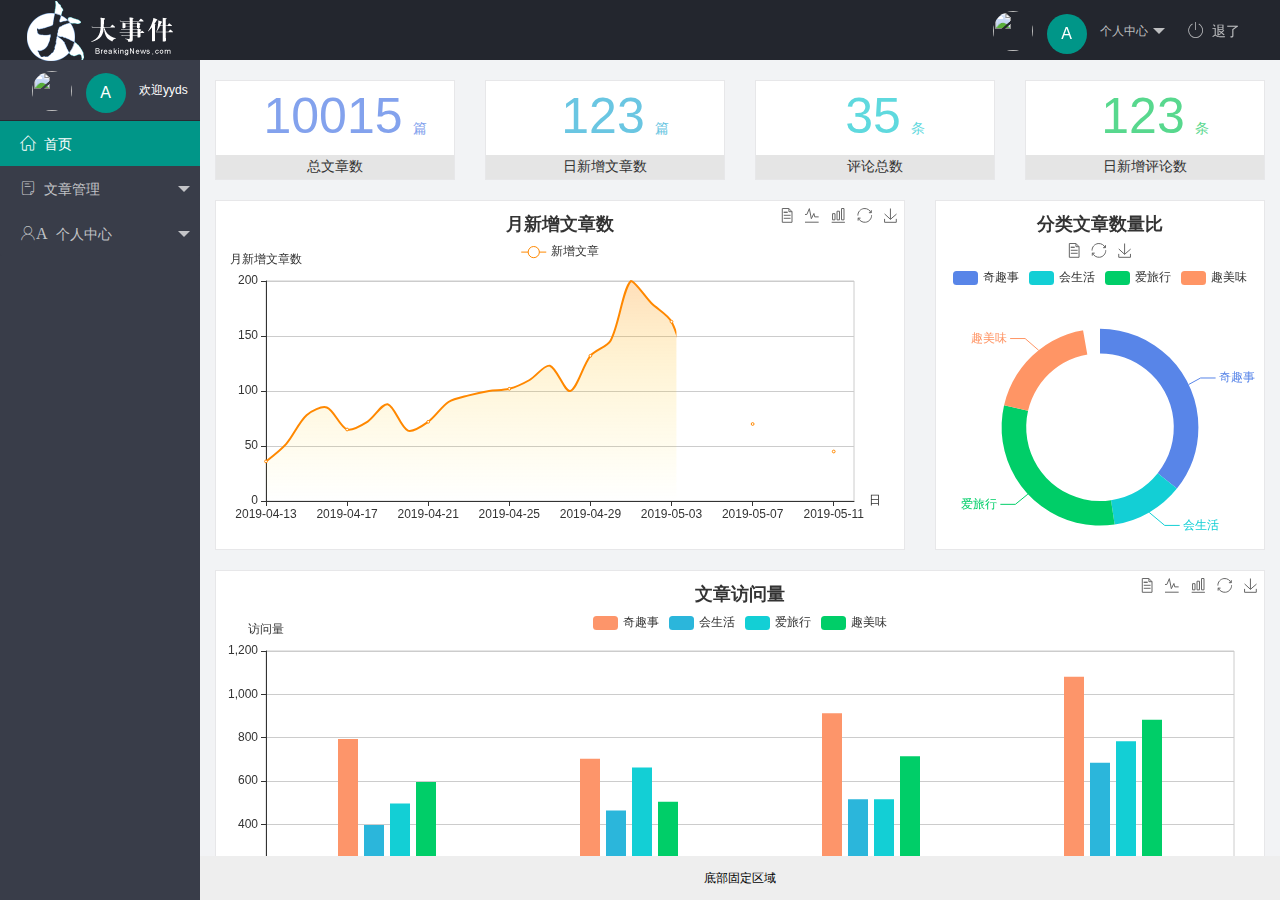
==== index.html @ 01d65cc1 "补交" ====
<!DOCTYPE html>
<html lang="en">

<head>
    <meta charset="UTF-8">
    <meta name="viewport" content="width=device-width, initial-scale=1.0">
    <meta http-equiv="X-UA-Compatible" content="ie=edge">
    <title>Document</title>
    <link rel="stylesheet" href="./assets/lib/layui/css/layui.css" />
    <link rel="stylesheet" href="./assets/css/ziindex.css" />
    <link rel="stylesheet" href="./assets/fonts/iconfont.css" />
</head>

<body>
    <div class="layui-layout layui-layout-admin">
        <div class="layui-header">
            <div class="layui-logo">
                <img src="/assets/images/logo.png" alt="">
            </div>
            <!-- 头部区域（可配合layui 已有的水平导航） -->

            <ul class="layui-nav layui-layout-right">
                <li class="layui-nav-item">
                    <a href="javascript:;" class="userinfo">
                        <img src="//tva1.sinaimg.cn/crop.0.0.118.118.180/5db11ff4gw1e77d3nqrv8j203b03cweg.jpg" class="layui-nav-img"> 
                        <span class="text-avatar">A</span>
                        个人中心

                    </a>
                    <dl class="layui-nav-child">
                        <dd>
                            <a href="">基本资料</a>
                        </dd>
                        <dd>
                            <a href="">Settings</a>
                        </dd>
                        <dd>
                            <a href="">Sign out</a>
                        </dd>
                    </dl>
                </li>
                <li class="layui-nav-item" lay-header-event="menuRight" lay-unselect>
                    <a href="javascript:;" id="btnLogout">
                        <span class="iconfont icon-tuichu"></span>退了</a>
                </li>
            </ul>
        </div>

        <div class="layui-side layui-bg-black">
            <div class="layui-side-scroll">
                <div class="userinfo">
                    <img src="//tva1.sinaimg.cn/crop.0.0.118.118.180/5db11ff4gw1e77d3nqrv8j203b03cweg.jpg" class="layui-nav-img"> 
                    <span class="text-avatar">A</span>
                    <span id="welcome">欢迎yyds</span>
                </div>
                <!-- 左侧导航区域（可配合layui已有的垂直导航） -->
                <ul class="layui-nav layui-nav-tree" lay-filter="test" lay-shrink="all">
                    <li class="layui-nav-item layui-this">
                        <a href="./home/dashboard.html" target="fm">
                            <span class="iconfont icon-home"></span>首页</a>
                    </li>
                    <li class="layui-nav-item">
                        <a class="" href="javascript:;">
                            <span class="iconfont icon-16"></span>文章管理</a>
                        <dl class="layui-nav-child">
                            <dd>
                                <a href="javascript:;">
                                    <i class="layui-icon layui-icon-face-smile"></i> 文章</a>
                            </dd>
                            <dd>
                                <a href="javascript:;">
                                    <i class="layui-icon layui-icon-face-smile"></i> 类别</a>
                            </dd>
                            <dd>
                                <a href="javascript:;">
                                    <i class="layui-icon layui-icon-face-smile"></i> 发布</a>
                            </dd>
                            <dd>
                                <a href="">
                                    <i class="layui-icon layui-icon-face-smile"></i> 列表</a>
                            </dd>
                        </dl>
                    </li>
                    <li class="layui-nav-item">
                        <a href="javascript:;">
                            <span class="iconfont icon-user">A</span>个人中心</a>
                        <dl class="layui-nav-child">
                            <dd>
                                <a href="javascript:;">
                                    <i class="layui-icon layui-icon-face-smile"></i> 基本资料</a>
                            </dd>
                            <dd>
                                <a href="javascript:;">
                                    <i class="layui-icon layui-icon-face-smile"></i> 修改资料</a>
                            </dd>
                            <dd>
                                <a href="">
                                    <i class="layui-icon layui-icon-face-smile"></i> 退出</a>
                            </dd>
                        </dl>
                    </li>

                </ul>
            </div>
        </div>

        <div class="layui-body">
            <!-- 内容主体区域 -->
            <iframe src="./home/dashboard.html" name="fm" frameborder="0"></iframe>
        </div>

        <div class="layui-footer">
            <!-- 底部固定区域 -->
            底部固定区域
        </div>
    </div>
    <script src="/assets/lib/layui/layui.all.js"></script>
    <script src="./assets/lib/jquery.js"></script>
    <script src="./assets/js/baseAPI.js"></script>
    <script src="./assets/js/index.js"></script>
</body>

</html>
---- assets/lib/layui/css/layui.css ----
/** layui-v2.5.5 MIT License By https://www.layui.com */
 .layui-inline,img{display:inline-block;vertical-align:middle}h1,h2,h3,h4,h5,h6{font-weight:400}.layui-edge,.layui-header,.layui-inline,.layui-main{position:relative}.layui-body,.layui-edge,.layui-elip{overflow:hidden}.layui-btn,.layui-edge,.layui-inline,img{vertical-align:middle}.layui-btn,.layui-disabled,.layui-icon,.layui-unselect{-moz-user-select:none;-webkit-user-select:none;-ms-user-select:none}.layui-elip,.layui-form-checkbox span,.layui-form-pane .layui-form-label{text-overflow:ellipsis;white-space:nowrap}.layui-breadcrumb,.layui-tree-btnGroup{visibility:hidden}blockquote,body,button,dd,div,dl,dt,form,h1,h2,h3,h4,h5,h6,input,li,ol,p,pre,td,textarea,th,ul{margin:0;padding:0;-webkit-tap-highlight-color:rgba(0,0,0,0)}a:active,a:hover{outline:0}img{border:none}li{list-style:none}table{border-collapse:collapse;border-spacing:0}h4,h5,h6{font-size:100%}button,input,optgroup,option,select,textarea{font-family:inherit;font-size:inherit;font-style:inherit;font-weight:inherit;outline:0}pre{white-space:pre-wrap;white-space:-moz-pre-wrap;white-space:-pre-wrap;white-space:-o-pre-wrap;word-wrap:break-word}body{line-height:24px;font:14px Helvetica Neue,Helvetica,PingFang SC,Tahoma,Arial,sans-serif}hr{height:1px;margin:10px 0;border:0;clear:both}a{color:#333;text-decoration:none}a:hover{color:#777}a cite{font-style:normal;*cursor:pointer}.layui-border-box,.layui-border-box *{box-sizing:border-box}.layui-box,.layui-box *{box-sizing:content-box}.layui-clear{clear:both;*zoom:1}.layui-clear:after{content:'\20';clear:both;*zoom:1;display:block;height:0}.layui-inline{*display:inline;*zoom:1}.layui-edge{display:inline-block;width:0;height:0;border-width:6px;border-style:dashed;border-color:transparent}.layui-edge-top{top:-4px;border-bottom-color:#999;border-bottom-style:solid}.layui-edge-right{border-left-color:#999;border-left-style:solid}.layui-edge-bottom{top:2px;border-top-color:#999;border-top-style:solid}.layui-edge-left{border-right-color:#999;border-right-style:solid}.layui-disabled,.layui-disabled:hover{color:#d2d2d2!important;cursor:not-allowed!important}.layui-circle{border-radius:100%}.layui-show{display:block!important}.layui-hide{display:none!important}@font-face{font-family:layui-icon;src:url(../font/iconfont.eot?v=250);src:url(../font/iconfont.eot?v=250#iefix) format('embedded-opentype'),url(../font/iconfont.woff2?v=250) format('woff2'),url(../font/iconfont.woff?v=250) format('woff'),url(../font/iconfont.ttf?v=250) format('truetype'),url(../font/iconfont.svg?v=250#layui-icon) format('svg')}.layui-icon{font-family:layui-icon!important;font-size:16px;font-style:normal;-webkit-font-smoothing:antialiased;-moz-osx-font-smoothing:grayscale}.layui-icon-reply-fill:before{content:"\e611"}.layui-icon-set-fill:before{content:"\e614"}.layui-icon-menu-fill:before{content:"\e60f"}.layui-icon-search:before{content:"\e615"}.layui-icon-share:before{content:"\e641"}.layui-icon-set-sm:before{content:"\e620"}.layui-icon-engine:before{content:"\e628"}.layui-icon-close:before{content:"\1006"}.layui-icon-close-fill:before{content:"\1007"}.layui-icon-chart-screen:before{content:"\e629"}.layui-icon-star:before{content:"\e600"}.layui-icon-circle-dot:before{content:"\e617"}.layui-icon-chat:before{content:"\e606"}.layui-icon-release:before{content:"\e609"}.layui-icon-list:before{content:"\e60a"}.layui-icon-chart:before{content:"\e62c"}.layui-icon-ok-circle:before{content:"\1005"}.layui-icon-layim-theme:before{content:"\e61b"}.layui-icon-table:before{content:"\e62d"}.layui-icon-right:before{content:"\e602"}.layui-icon-left:before{content:"\e603"}.layui-icon-cart-simple:before{content:"\e698"}.layui-icon-face-cry:before{content:"\e69c"}.layui-icon-face-smile:before{content:"\e6af"}.layui-icon-survey:before{content:"\e6b2"}.layui-icon-tree:before{content:"\e62e"}.layui-icon-upload-circle:before{content:"\e62f"}.layui-icon-add-circle:before{content:"\e61f"}.layui-icon-download-circle:before{content:"\e601"}.layui-icon-templeate-1:before{content:"\e630"}.layui-icon-util:before{content:"\e631"}.layui-icon-face-surprised:before{content:"\e664"}.layui-icon-edit:before{content:"\e642"}.layui-icon-speaker:before{content:"\e645"}.layui-icon-down:before{content:"\e61a"}.layui-icon-file:before{content:"\e621"}.layui-icon-layouts:before{content:"\e632"}.layui-icon-rate-half:before{content:"\e6c9"}.layui-icon-add-circle-fine:before{content:"\e608"}.layui-icon-prev-circle:before{content:"\e633"}.layui-icon-read:before{content:"\e705"}.layui-icon-404:before{content:"\e61c"}.layui-icon-carousel:before{content:"\e634"}.layui-icon-help:before{content:"\e607"}.layui-icon-code-circle:before{content:"\e635"}.layui-icon-water:before{content:"\e636"}.layui-icon-username:before{content:"\e66f"}.layui-icon-find-fill:before{content:"\e670"}.layui-icon-about:before{content:"\e60b"}.layui-icon-location:before{content:"\e715"}.layui-icon-up:before{content:"\e619"}.layui-icon-pause:before{content:"\e651"}.layui-icon-date:before{content:"\e637"}.layui-icon-layim-uploadfile:before{content:"\e61d"}.layui-icon-delete:before{content:"\e640"}.layui-icon-play:before{content:"\e652"}.layui-icon-top:before{content:"\e604"}.layui-icon-friends:before{content:"\e612"}.layui-icon-refresh-3:before{content:"\e9aa"}.layui-icon-ok:before{content:"\e605"}.layui-icon-layer:before{content:"\e638"}.layui-icon-face-smile-fine:before{content:"\e60c"}.layui-icon-dollar:before{content:"\e659"}.layui-icon-group:before{content:"\e613"}.layui-icon-layim-download:before{content:"\e61e"}.layui-icon-picture-fine:before{content:"\e60d"}.layui-icon-link:before{content:"\e64c"}.layui-icon-diamond:before{content:"\e735"}.layui-icon-log:before{content:"\e60e"}.layui-icon-rate-solid:before{content:"\e67a"}.layui-icon-fonts-del:before{content:"\e64f"}.layui-icon-unlink:before{content:"\e64d"}.layui-icon-fonts-clear:before{content:"\e639"}.layui-icon-triangle-r:before{content:"\e623"}.layui-icon-circle:before{content:"\e63f"}.layui-icon-radio:before{content:"\e643"}.layui-icon-align-center:before{content:"\e647"}.layui-icon-align-right:before{content:"\e648"}.layui-icon-align-left:before{content:"\e649"}.layui-icon-loading-1:before{content:"\e63e"}.layui-icon-return:before{content:"\e65c"}.layui-icon-fonts-strong:before{content:"\e62b"}.layui-icon-upload:before{content:"\e67c"}.layui-icon-dialogue:before{content:"\e63a"}.layui-icon-video:before{content:"\e6ed"}.layui-icon-headset:before{content:"\e6fc"}.layui-icon-cellphone-fine:before{content:"\e63b"}.layui-icon-add-1:before{content:"\e654"}.layui-icon-face-smile-b:before{content:"\e650"}.layui-icon-fonts-html:before{content:"\e64b"}.layui-icon-form:before{content:"\e63c"}.layui-icon-cart:before{content:"\e657"}.layui-icon-camera-fill:before{content:"\e65d"}.layui-icon-tabs:before{content:"\e62a"}.layui-icon-fonts-code:before{content:"\e64e"}.layui-icon-fire:before{content:"\e756"}.layui-icon-set:before{content:"\e716"}.layui-icon-fonts-u:before{content:"\e646"}.layui-icon-triangle-d:before{content:"\e625"}.layui-icon-tips:before{content:"\e702"}.layui-icon-picture:before{content:"\e64a"}.layui-icon-more-vertical:before{content:"\e671"}.layui-icon-flag:before{content:"\e66c"}.layui-icon-loading:before{content:"\e63d"}.layui-icon-fonts-i:before{content:"\e644"}.layui-icon-refresh-1:before{content:"\e666"}.layui-icon-rmb:before{content:"\e65e"}.layui-icon-home:before{content:"\e68e"}.layui-icon-user:before{content:"\e770"}.layui-icon-notice:before{content:"\e667"}.layui-icon-login-weibo:before{content:"\e675"}.layui-icon-voice:before{content:"\e688"}.layui-icon-upload-drag:before{content:"\e681"}.layui-icon-login-qq:before{content:"\e676"}.layui-icon-snowflake:before{content:"\e6b1"}.layui-icon-file-b:before{content:"\e655"}.layui-icon-template:before{content:"\e663"}.layui-icon-auz:before{content:"\e672"}.layui-icon-console:before{content:"\e665"}.layui-icon-app:before{content:"\e653"}.layui-icon-prev:before{content:"\e65a"}.layui-icon-website:before{content:"\e7ae"}.layui-icon-next:before{content:"\e65b"}.layui-icon-component:before{content:"\e857"}.layui-icon-more:before{content:"\e65f"}.layui-icon-login-wechat:before{content:"\e677"}.layui-icon-shrink-right:before{content:"\e668"}.layui-icon-spread-left:before{content:"\e66b"}.layui-icon-camera:before{content:"\e660"}.layui-icon-note:before{content:"\e66e"}.layui-icon-refresh:before{content:"\e669"}.layui-icon-female:before{content:"\e661"}.layui-icon-male:before{content:"\e662"}.layui-icon-password:before{content:"\e673"}.layui-icon-senior:before{content:"\e674"}.layui-icon-theme:before{content:"\e66a"}.layui-icon-tread:before{content:"\e6c5"}.layui-icon-praise:before{content:"\e6c6"}.layui-icon-star-fill:before{content:"\e658"}.layui-icon-rate:before{content:"\e67b"}.layui-icon-template-1:before{content:"\e656"}.layui-icon-vercode:before{content:"\e679"}.layui-icon-cellphone:before{content:"\e678"}.layui-icon-screen-full:before{content:"\e622"}.layui-icon-screen-restore:before{content:"\e758"}.layui-icon-cols:before{content:"\e610"}.layui-icon-export:before{content:"\e67d"}.layui-icon-print:before{content:"\e66d"}.layui-icon-slider:before{content:"\e714"}.layui-icon-addition:before{content:"\e624"}.layui-icon-subtraction:before{content:"\e67e"}.layui-icon-service:before{content:"\e626"}.layui-icon-transfer:before{content:"\e691"}.layui-main{width:1140px;margin:0 auto}.layui-header{z-index:1000;height:60px}.layui-header a:hover{transition:all .5s;-webkit-transition:all .5s}.layui-side{position:fixed;left:0;top:0;bottom:0;z-index:999;width:200px;overflow-x:hidden}.layui-side-scroll{position:relative;width:220px;height:100%;overflow-x:hidden}.layui-body{position:absolute;left:200px;right:0;top:0;bottom:0;z-index:998;width:auto;overflow-y:auto;box-sizing:border-box}.layui-layout-body{overflow:hidden}.layui-layout-admin .layui-header{background-color:#23262E}.layui-layout-admin .layui-side{top:60px;width:200px;overflow-x:hidden}.layui-layout-admin .layui-body{position:fixed;top:60px;bottom:44px}.layui-layout-admin .layui-main{width:auto;margin:0 15px}.layui-layout-admin .layui-footer{position:fixed;left:200px;right:0;bottom:0;height:44px;line-height:44px;padding:0 15px;background-color:#eee}.layui-layout-admin .layui-logo{position:absolute;left:0;top:0;width:200px;height:100%;line-height:60px;text-align:center;color:#009688;font-size:16px}.layui-layout-admin .layui-header .layui-nav{background:0 0}.layui-layout-left{position:absolute!important;left:200px;top:0}.layui-layout-right{position:absolute!important;right:0;top:0}.layui-container{position:relative;margin:0 auto;padding:0 15px;box-sizing:border-box}.layui-fluid{position:relative;margin:0 auto;padding:0 15px}.layui-row:after,.layui-row:before{content:'';display:block;clear:both}.layui-col-lg1,.layui-col-lg10,.layui-col-lg11,.layui-col-lg12,.layui-col-lg2,.layui-col-lg3,.layui-col-lg4,.layui-col-lg5,.layui-col-lg6,.layui-col-lg7,.layui-col-lg8,.layui-col-lg9,.layui-col-md1,.layui-col-md10,.layui-col-md11,.layui-col-md12,.layui-col-md2,.layui-col-md3,.layui-col-md4,.layui-col-md5,.layui-col-md6,.layui-col-md7,.layui-col-md8,.layui-col-md9,.layui-col-sm1,.layui-col-sm10,.layui-col-sm11,.layui-col-sm12,.layui-col-sm2,.layui-col-sm3,.layui-col-sm4,.layui-col-sm5,.layui-col-sm6,.layui-col-sm7,.layui-col-sm8,.layui-col-sm9,.layui-col-xs1,.layui-col-xs10,.layui-col-xs11,.layui-col-xs12,.layui-col-xs2,.layui-col-xs3,.layui-col-xs4,.layui-col-xs5,.layui-col-xs6,.layui-col-xs7,.layui-col-xs8,.layui-col-xs9{position:relative;display:block;box-sizing:border-box}.layui-col-xs1,.layui-col-xs10,.layui-col-xs11,.layui-col-xs12,.layui-col-xs2,.layui-col-xs3,.layui-col-xs4,.layui-col-xs5,.layui-col-xs6,.layui-col-xs7,.layui-col-xs8,.layui-col-xs9{float:left}.layui-col-xs1{width:8.33333333%}.layui-col-xs2{width:16.66666667%}.layui-col-xs3{width:25%}.layui-col-xs4{width:33.33333333%}.layui-col-xs5{width:41.66666667%}.layui-col-xs6{width:50%}.layui-col-xs7{width:58.33333333%}.layui-col-xs8{width:66.66666667%}.layui-col-xs9{width:75%}.layui-col-xs10{width:83.33333333%}.layui-col-xs11{width:91.66666667%}.layui-col-xs12{width:100%}.layui-col-xs-offset1{margin-left:8.33333333%}.layui-col-xs-offset2{margin-left:16.66666667%}.layui-col-xs-offset3{margin-left:25%}.layui-col-xs-offset4{margin-left:33.33333333%}.layui-col-xs-offset5{margin-left:41.66666667%}.layui-col-xs-offset6{margin-left:50%}.layui-col-xs-offset7{margin-left:58.33333333%}.layui-col-xs-offset8{margin-left:66.66666667%}.layui-col-xs-offset9{margin-left:75%}.layui-col-xs-offset10{margin-left:83.33333333%}.layui-col-xs-offset11{margin-left:91.66666667%}.layui-col-xs-offset12{margin-left:100%}@media screen and (max-width:768px){.layui-hide-xs{display:none!important}.layui-show-xs-block{display:block!important}.layui-show-xs-inline{display:inline!important}.layui-show-xs-inline-block{display:inline-block!important}}@media screen and (min-width:768px){.layui-container{width:750px}.layui-hide-sm{display:none!important}.layui-show-sm-block{display:block!important}.layui-show-sm-inline{display:inline!important}.layui-show-sm-inline-block{display:inline-block!important}.layui-col-sm1,.layui-col-sm10,.layui-col-sm11,.layui-col-sm12,.layui-col-sm2,.layui-col-sm3,.layui-col-sm4,.layui-col-sm5,.layui-col-sm6,.layui-col-sm7,.layui-col-sm8,.layui-col-sm9{float:left}.layui-col-sm1{width:8.33333333%}.layui-col-sm2{width:16.66666667%}.layui-col-sm3{width:25%}.layui-col-sm4{width:33.33333333%}.layui-col-sm5{width:41.66666667%}.layui-col-sm6{width:50%}.layui-col-sm7{width:58.33333333%}.layui-col-sm8{width:66.66666667%}.layui-col-sm9{width:75%}.layui-col-sm10{width:83.33333333%}.layui-col-sm11{width:91.66666667%}.layui-col-sm12{width:100%}.layui-col-sm-offset1{margin-left:8.33333333%}.layui-col-sm-offset2{margin-left:16.66666667%}.layui-col-sm-offset3{margin-left:25%}.layui-col-sm-offset4{margin-left:33.33333333%}.layui-col-sm-offset5{margin-left:41.66666667%}.layui-col-sm-offset6{margin-left:50%}.layui-col-sm-offset7{margin-left:58.33333333%}.layui-col-sm-offset8{margin-left:66.66666667%}.layui-col-sm-offset9{margin-left:75%}.layui-col-sm-offset10{margin-left:83.33333333%}.layui-col-sm-offset11{margin-left:91.66666667%}.layui-col-sm-offset12{margin-left:100%}}@media screen and (min-width:992px){.layui-container{width:970px}.layui-hide-md{display:none!important}.layui-show-md-block{display:block!important}.layui-show-md-inline{display:inline!important}.layui-show-md-inline-block{display:inline-block!important}.layui-col-md1,.layui-col-md10,.layui-col-md11,.layui-col-md12,.layui-col-md2,.layui-col-md3,.layui-col-md4,.layui-col-md5,.layui-col-md6,.layui-col-md7,.layui-col-md8,.layui-col-md9{float:left}.layui-col-md1{width:8.33333333%}.layui-col-md2{width:16.66666667%}.layui-col-md3{width:25%}.layui-col-md4{width:33.33333333%}.layui-col-md5{width:41.66666667%}.layui-col-md6{width:50%}.layui-col-md7{width:58.33333333%}.layui-col-md8{width:66.66666667%}.layui-col-md9{width:75%}.layui-col-md10{width:83.33333333%}.layui-col-md11{width:91.66666667%}.layui-col-md12{width:100%}.layui-col-md-offset1{margin-left:8.33333333%}.layui-col-md-offset2{margin-left:16.66666667%}.layui-col-md-offset3{margin-left:25%}.layui-col-md-offset4{margin-left:33.33333333%}.layui-col-md-offset5{margin-left:41.66666667%}.layui-col-md-offset6{margin-left:50%}.layui-col-md-offset7{margin-left:58.33333333%}.layui-col-md-offset8{margin-left:66.66666667%}.layui-col-md-offset9{margin-left:75%}.layui-col-md-offset10{margin-left:83.33333333%}.layui-col-md-offset11{margin-left:91.66666667%}.layui-col-md-offset12{margin-left:100%}}@media screen and (min-width:1200px){.layui-container{width:1170px}.layui-hide-lg{display:none!important}.layui-show-lg-block{display:block!important}.layui-show-lg-inline{display:inline!important}.layui-show-lg-inline-block{display:inline-block!important}.layui-col-lg1,.layui-col-lg10,.layui-col-lg11,.layui-col-lg12,.layui-col-lg2,.layui-col-lg3,.layui-col-lg4,.layui-col-lg5,.layui-col-lg6,.layui-col-lg7,.layui-col-lg8,.layui-col-lg9{float:left}.layui-col-lg1{width:8.33333333%}.layui-col-lg2{width:16.66666667%}.layui-col-lg3{width:25%}.layui-col-lg4{width:33.33333333%}.layui-col-lg5{width:41.66666667%}.layui-col-lg6{width:50%}.layui-col-lg7{width:58.33333333%}.layui-col-lg8{width:66.66666667%}.layui-col-lg9{width:75%}.layui-col-lg10{width:83.33333333%}.layui-col-lg11{width:91.66666667%}.layui-col-lg12{width:100%}.layui-col-lg-offset1{margin-left:8.33333333%}.layui-col-lg-offset2{margin-left:16.66666667%}.layui-col-lg-offset3{margin-left:25%}.layui-col-lg-offset4{margin-left:33.33333333%}.layui-col-lg-offset5{margin-left:41.66666667%}.layui-col-lg-offset6{margin-left:50%}.layui-col-lg-offset7{margin-left:58.33333333%}.layui-col-lg-offset8{margin-left:66.66666667%}.layui-col-lg-offset9{margin-left:75%}.layui-col-lg-offset10{margin-left:83.33333333%}.layui-col-lg-offset11{margin-left:91.66666667%}.layui-col-lg-offset12{margin-left:100%}}.layui-col-space1{margin:-.5px}.layui-col-space1>*{padding:.5px}.layui-col-space3{margin:-1.5px}.layui-col-space3>*{padding:1.5px}.layui-col-space5{margin:-2.5px}.layui-col-space5>*{padding:2.5px}.layui-col-space8{margin:-3.5px}.layui-col-space8>*{padding:3.5px}.layui-col-space10{margin:-5px}.layui-col-space10>*{padding:5px}.layui-col-space12{margin:-6px}.layui-col-space12>*{padding:6px}.layui-col-space15{margin:-7.5px}.layui-col-space15>*{padding:7.5px}.layui-col-space18{margin:-9px}.layui-col-space18>*{padding:9px}.layui-col-space20{margin:-10px}.layui-col-space20>*{padding:10px}.layui-col-space22{margin:-11px}.layui-col-space22>*{padding:11px}.layui-col-space25{margin:-12.5px}.layui-col-space25>*{padding:12.5px}.layui-col-space30{margin:-15px}.layui-col-space30>*{padding:15px}.layui-btn,.layui-input,.layui-select,.layui-textarea,.layui-upload-button{outline:0;-webkit-appearance:none;transition:all .3s;-webkit-transition:all .3s;box-sizing:border-box}.layui-elem-quote{margin-bottom:10px;padding:15px;line-height:22px;border-left:5px solid #009688;border-radius:0 2px 2px 0;background-color:#f2f2f2}.layui-quote-nm{border-style:solid;border-width:1px 1px 1px 5px;background:0 0}.layui-elem-field{margin-bottom:10px;padding:0;border-width:1px;border-style:solid}.layui-elem-field legend{margin-left:20px;padding:0 10px;font-size:20px;font-weight:300}.layui-field-title{margin:10px 0 20px;border-width:1px 0 0}.layui-field-box{padding:10px 15px}.layui-field-title .layui-field-box{padding:10px 0}.layui-progress{position:relative;height:6px;border-radius:20px;background-color:#e2e2e2}.layui-progress-bar{position:absolute;left:0;top:0;width:0;max-width:100%;height:6px;border-radius:20px;text-align:right;background-color:#5FB878;transition:all .3s;-webkit-transition:all .3s}.layui-progress-big,.layui-progress-big .layui-progress-bar{height:18px;line-height:18px}.layui-progress-text{position:relative;top:-20px;line-height:18px;font-size:12px;color:#666}.layui-progress-big .layui-progress-text{position:static;padding:0 10px;color:#fff}.layui-collapse{border-width:1px;border-style:solid;border-radius:2px}.layui-colla-content,.layui-colla-item{border-top-width:1px;border-top-style:solid}.layui-colla-item:first-child{border-top:none}.layui-colla-title{position:relative;height:42px;line-height:42px;padding:0 15px 0 35px;color:#333;background-color:#f2f2f2;cursor:pointer;font-size:14px;overflow:hidden}.layui-colla-content{display:none;padding:10px 15px;line-height:22px;color:#666}.layui-colla-icon{position:absolute;left:15px;top:0;font-size:14px}.layui-card{margin-bottom:15px;border-radius:2px;background-color:#fff;box-shadow:0 1px 2px 0 rgba(0,0,0,.05)}.layui-card:last-child{margin-bottom:0}.layui-card-header{position:relative;height:42px;line-height:42px;padding:0 15px;border-bottom:1px solid #f6f6f6;color:#333;border-radius:2px 2px 0 0;font-size:14px}.layui-bg-black,.layui-bg-blue,.layui-bg-cyan,.layui-bg-green,.layui-bg-orange,.layui-bg-red{color:#fff!important}.layui-card-body{position:relative;padding:10px 15px;line-height:24px}.layui-card-body[pad15]{padding:15px}.layui-card-body[pad20]{padding:20px}.layui-card-body .layui-table{margin:5px 0}.layui-card .layui-tab{margin:0}.layui-panel-window{position:relative;padding:15px;border-radius:0;border-top:5px solid #E6E6E6;background-color:#fff}.layui-auxiliar-moving{position:fixed;left:0;right:0;top:0;bottom:0;width:100%;height:100%;background:0 0;z-index:9999999999}.layui-form-label,.layui-form-mid,.layui-form-select,.layui-input-block,.layui-input-inline,.layui-textarea{position:relative}.layui-bg-red{background-color:#FF5722!important}.layui-bg-orange{background-color:#FFB800!important}.layui-bg-green{background-color:#009688!important}.layui-bg-cyan{background-color:#2F4056!important}.layui-bg-blue{background-color:#1E9FFF!important}.layui-bg-black{background-color:#393D49!important}.layui-bg-gray{background-color:#eee!important;color:#666!important}.layui-badge-rim,.layui-colla-content,.layui-colla-item,.layui-collapse,.layui-elem-field,.layui-form-pane .layui-form-item[pane],.layui-form-pane .layui-form-label,.layui-input,.layui-layedit,.layui-layedit-tool,.layui-quote-nm,.layui-select,.layui-tab-bar,.layui-tab-card,.layui-tab-title,.layui-tab-title .layui-this:after,.layui-textarea{border-color:#e6e6e6}.layui-timeline-item:before,hr{background-color:#e6e6e6}.layui-text{line-height:22px;font-size:14px;color:#666}.layui-text h1,.layui-text h2,.layui-text h3{font-weight:500;color:#333}.layui-text h1{font-size:30px}.layui-text h2{font-size:24px}.layui-text h3{font-size:18px}.layui-text a:not(.layui-btn){color:#01AAED}.layui-text a:not(.layui-btn):hover{text-decoration:underline}.layui-text ul{padding:5px 0 5px 15px}.layui-text ul li{margin-top:5px;list-style-type:disc}.layui-text em,.layui-word-aux{color:#999!important;padding:0 5px!important}.layui-btn{display:inline-block;height:38px;line-height:38px;padding:0 18px;background-color:#009688;color:#fff;white-space:nowrap;text-align:center;font-size:14px;border:none;border-radius:2px;cursor:pointer}.layui-btn:hover{opacity:.8;filter:alpha(opacity=80);color:#fff}.layui-btn:active{opacity:1;filter:alpha(opacity=100)}.layui-btn+.layui-btn{margin-left:10px}.layui-btn-container{font-size:0}.layui-btn-container .layui-btn{margin-right:10px;margin-bottom:10px}.layui-btn-container .layui-btn+.layui-btn{margin-left:0}.layui-table .layui-btn-container .layui-btn{margin-bottom:9px}.layui-btn-radius{border-radius:100px}.layui-btn .layui-icon{margin-right:3px;font-size:18px;vertical-align:bottom;vertical-align:middle\9}.layui-btn-primary{border:1px solid #C9C9C9;background-color:#fff;color:#555}.layui-btn-primary:hover{border-color:#009688;color:#333}.layui-btn-normal{background-color:#1E9FFF}.layui-btn-warm{background-color:#FFB800}.layui-btn-danger{background-color:#FF5722}.layui-btn-checked{background-color:#5FB878}.layui-btn-disabled,.layui-btn-disabled:active,.layui-btn-disabled:hover{border:1px solid #e6e6e6;background-color:#FBFBFB;color:#C9C9C9;cursor:not-allowed;opacity:1}.layui-btn-lg{height:44px;line-height:44px;padding:0 25px;font-size:16px}.layui-btn-sm{height:30px;line-height:30px;padding:0 10px;font-size:12px}.layui-btn-sm i{font-size:16px!important}.layui-btn-xs{height:22px;line-height:22px;padding:0 5px;font-size:12px}.layui-btn-xs i{font-size:14px!important}.layui-btn-group{display:inline-block;vertical-align:middle;font-size:0}.layui-btn-group .layui-btn{margin-left:0!important;margin-right:0!important;border-left:1px solid rgba(255,255,255,.5);border-radius:0}.layui-btn-group .layui-btn-primary{border-left:none}.layui-btn-group .layui-btn-primary:hover{border-color:#C9C9C9;color:#009688}.layui-btn-group .layui-btn:first-child{border-left:none;border-radius:2px 0 0 2px}.layui-btn-group .layui-btn-primary:first-child{border-left:1px solid #c9c9c9}.layui-btn-group .layui-btn:last-child{border-radius:0 2px 2px 0}.layui-btn-group .layui-btn+.layui-btn{margin-left:0}.layui-btn-group+.layui-btn-group{margin-left:10px}.layui-btn-fluid{width:100%}.layui-input,.layui-select,.layui-textarea{height:38px;line-height:1.3;line-height:38px\9;border-width:1px;border-style:solid;background-color:#fff;border-radius:2px}.layui-input::-webkit-input-placeholder,.layui-select::-webkit-input-placeholder,.layui-textarea::-webkit-input-placeholder{line-height:1.3}.layui-input,.layui-textarea{display:block;width:100%;padding-left:10px}.layui-input:hover,.layui-textarea:hover{border-color:#D2D2D2!important}.layui-input:focus,.layui-textarea:focus{border-color:#C9C9C9!important}.layui-textarea{min-height:100px;height:auto;line-height:20px;padding:6px 10px;resize:vertical}.layui-select{padding:0 10px}.layui-form input[type=checkbox],.layui-form input[type=radio],.layui-form select{display:none}.layui-form [lay-ignore]{display:initial}.layui-form-item{margin-bottom:15px;clear:both;*zoom:1}.layui-form-item:after{content:'\20';clear:both;*zoom:1;display:block;height:0}.layui-form-label{float:left;display:block;padding:9px 15px;width:80px;font-weight:400;line-height:20px;text-align:right}.layui-form-label-col{display:block;float:none;padding:9px 0;line-height:20px;text-align:left}.layui-form-item .layui-inline{margin-bottom:5px;margin-right:10px}.layui-input-block{margin-left:110px;min-height:36px}.layui-input-inline{display:inline-block;vertical-align:middle}.layui-form-item .layui-input-inline{float:left;width:190px;margin-right:10px}.layui-form-text .layui-input-inline{width:auto}.layui-form-mid{float:left;display:block;padding:9px 0!important;line-height:20px;margin-right:10px}.layui-form-danger+.layui-form-select .layui-input,.layui-form-danger:focus{border-color:#FF5722!important}.layui-form-select .layui-input{padding-right:30px;cursor:pointer}.layui-form-select .layui-edge{position:absolute;right:10px;top:50%;margin-top:-3px;cursor:pointer;border-width:6px;border-top-color:#c2c2c2;border-top-style:solid;transition:all .3s;-webkit-transition:all .3s}.layui-form-select dl{display:none;position:absolute;left:0;top:42px;padding:5px 0;z-index:899;min-width:100%;border:1px solid #d2d2d2;max-height:300px;overflow-y:auto;background-color:#fff;border-radius:2px;box-shadow:0 2px 4px rgba(0,0,0,.12);box-sizing:border-box}.layui-form-select dl dd,.layui-form-select dl dt{padding:0 10px;line-height:36px;white-space:nowrap;overflow:hidden;text-overflow:ellipsis}.layui-form-select dl dt{font-size:12px;color:#999}.layui-form-select dl dd{cursor:pointer}.layui-form-select dl dd:hover{background-color:#f2f2f2;-webkit-transition:.5s all;transition:.5s all}.layui-form-select .layui-select-group dd{padding-left:20px}.layui-form-select dl dd.layui-select-tips{padding-left:10px!important;color:#999}.layui-form-select dl dd.layui-this{background-color:#5FB878;color:#fff}.layui-form-checkbox,.layui-form-select dl dd.layui-disabled{background-color:#fff}.layui-form-selected dl{display:block}.layui-form-checkbox,.layui-form-checkbox *,.layui-form-switch{display:inline-block;vertical-align:middle}.layui-form-selected .layui-edge{margin-top:-9px;-webkit-transform:rotate(180deg);transform:rotate(180deg);margin-top:-3px\9}:root .layui-form-selected .layui-edge{margin-top:-9px\0/IE9}.layui-form-selectup dl{top:auto;bottom:42px}.layui-select-none{margin:5px 0;text-align:center;color:#999}.layui-select-disabled .layui-disabled{border-color:#eee!important}.layui-select-disabled .layui-edge{border-top-color:#d2d2d2}.layui-form-checkbox{position:relative;height:30px;line-height:30px;margin-right:10px;padding-right:30px;cursor:pointer;font-size:0;-webkit-transition:.1s linear;transition:.1s linear;box-sizing:border-box}.layui-form-checkbox span{padding:0 10px;height:100%;font-size:14px;border-radius:2px 0 0 2px;background-color:#d2d2d2;color:#fff;overflow:hidden}.layui-form-checkbox:hover span{background-color:#c2c2c2}.layui-form-checkbox i{position:absolute;right:0;top:0;width:30px;height:28px;border:1px solid #d2d2d2;border-left:none;border-radius:0 2px 2px 0;color:#fff;font-size:20px;text-align:center}.layui-form-checkbox:hover i{border-color:#c2c2c2;color:#c2c2c2}.layui-form-checked,.layui-form-checked:hover{border-color:#5FB878}.layui-form-checked span,.layui-form-checked:hover span{background-color:#5FB878}.layui-form-checked i,.layui-form-checked:hover i{color:#5FB878}.layui-form-item .layui-form-checkbox{margin-top:4px}.layui-form-checkbox[lay-skin=primary]{height:auto!important;line-height:normal!important;min-width:18px;min-height:18px;border:none!important;margin-right:0;padding-left:28px;padding-right:0;background:0 0}.layui-form-checkbox[lay-skin=primary] span{padding-left:0;padding-right:15px;line-height:18px;background:0 0;color:#666}.layui-form-checkbox[lay-skin=primary] i{right:auto;left:0;width:16px;height:16px;line-height:16px;border:1px solid #d2d2d2;font-size:12px;border-radius:2px;background-color:#fff;-webkit-transition:.1s linear;transition:.1s linear}.layui-form-checkbox[lay-skin=primary]:hover i{border-color:#5FB878;color:#fff}.layui-form-checked[lay-skin=primary] i{border-color:#5FB878!important;background-color:#5FB878;color:#fff}.layui-checkbox-disbaled[lay-skin=primary] span{background:0 0!important;color:#c2c2c2}.layui-checkbox-disbaled[lay-skin=primary]:hover i{border-color:#d2d2d2}.layui-form-item .layui-form-checkbox[lay-skin=primary]{margin-top:10px}.layui-form-switch{position:relative;height:22px;line-height:22px;min-width:35px;padding:0 5px;margin-top:8px;border:1px solid #d2d2d2;border-radius:20px;cursor:pointer;background-color:#fff;-webkit-transition:.1s linear;transition:.1s linear}.layui-form-switch i{position:absolute;left:5px;top:3px;width:16px;height:16px;border-radius:20px;background-color:#d2d2d2;-webkit-transition:.1s linear;transition:.1s linear}.layui-form-switch em{position:relative;top:0;width:25px;margin-left:21px;padding:0!important;text-align:center!important;color:#999!important;font-style:normal!important;font-size:12px}.layui-form-onswitch{border-color:#5FB878;background-color:#5FB878}.layui-checkbox-disbaled,.layui-checkbox-disbaled i{border-color:#e2e2e2!important}.layui-form-onswitch i{left:100%;margin-left:-21px;background-color:#fff}.layui-form-onswitch em{margin-left:5px;margin-right:21px;color:#fff!important}.layui-checkbox-disbaled span{background-color:#e2e2e2!important}.layui-checkbox-disbaled:hover i{color:#fff!important}[lay-radio]{display:none}.layui-form-radio,.layui-form-radio *{display:inline-block;vertical-align:middle}.layui-form-radio{line-height:28px;margin:6px 10px 0 0;padding-right:10px;cursor:pointer;font-size:0}.layui-form-radio *{font-size:14px}.layui-form-radio>i{margin-right:8px;font-size:22px;color:#c2c2c2}.layui-form-radio>i:hover,.layui-form-radioed>i{color:#5FB878}.layui-radio-disbaled>i{color:#e2e2e2!important}.layui-form-pane .layui-form-label{width:110px;padding:8px 15px;height:38px;line-height:20px;border-width:1px;border-style:solid;border-radius:2px 0 0 2px;text-align:center;background-color:#FBFBFB;overflow:hidden;box-sizing:border-box}.layui-form-pane .layui-input-inline{margin-left:-1px}.layui-form-pane .layui-input-block{margin-left:110px;left:-1px}.layui-form-pane .layui-input{border-radius:0 2px 2px 0}.layui-form-pane .layui-form-text .layui-form-label{float:none;width:100%;border-radius:2px;box-sizing:border-box;text-align:left}.layui-form-pane .layui-form-text .layui-input-inline{display:block;margin:0;top:-1px;clear:both}.layui-form-pane .layui-form-text .layui-input-block{margin:0;left:0;top:-1px}.layui-form-pane .layui-form-text .layui-textarea{min-height:100px;border-radius:0 0 2px 2px}.layui-form-pane .layui-form-checkbox{margin:4px 0 4px 10px}.layui-form-pane .layui-form-radio,.layui-form-pane .layui-form-switch{margin-top:6px;margin-left:10px}.layui-form-pane .layui-form-item[pane]{position:relative;border-width:1px;border-style:solid}.layui-form-pane .layui-form-item[pane] .layui-form-label{position:absolute;left:0;top:0;height:100%;border-width:0 1px 0 0}.layui-form-pane .layui-form-item[pane] .layui-input-inline{margin-left:110px}@media screen and (max-width:450px){.layui-form-item .layui-form-label{text-overflow:ellipsis;overflow:hidden;white-space:nowrap}.layui-form-item .layui-inline{display:block;margin-right:0;margin-bottom:20px;clear:both}.layui-form-item .layui-inline:after{content:'\20';clear:both;display:block;height:0}.layui-form-item .layui-input-inline{display:block;float:none;left:-3px;width:auto;margin:0 0 10px 112px}.layui-form-item .layui-input-inline+.layui-form-mid{margin-left:110px;top:-5px;padding:0}.layui-form-item .layui-form-checkbox{margin-right:5px;margin-bottom:5px}}.layui-layedit{border-width:1px;border-style:solid;border-radius:2px}.layui-layedit-tool{padding:3px 5px;border-bottom-width:1px;border-bottom-style:solid;font-size:0}.layedit-tool-fixed{position:fixed;top:0;border-top:1px solid #e2e2e2}.layui-layedit-tool .layedit-tool-mid,.layui-layedit-tool .layui-icon{display:inline-block;vertical-align:middle;text-align:center;font-size:14px}.layui-layedit-tool .layui-icon{position:relative;width:32px;height:30px;line-height:30px;margin:3px 5px;color:#777;cursor:pointer;border-radius:2px}.layui-layedit-tool .layui-icon:hover{color:#393D49}.layui-layedit-tool .layui-icon:active{color:#000}.layui-layedit-tool .layedit-tool-active{background-color:#e2e2e2;color:#000}.layui-layedit-tool .layui-disabled,.layui-layedit-tool .layui-disabled:hover{color:#d2d2d2;cursor:not-allowed}.layui-layedit-tool .layedit-tool-mid{width:1px;height:18px;margin:0 10px;background-color:#d2d2d2}.layedit-tool-html{width:50px!important;font-size:30px!important}.layedit-tool-b,.layedit-tool-code,.layedit-tool-help{font-size:16px!important}.layedit-tool-d,.layedit-tool-face,.layedit-tool-image,.layedit-tool-unlink{font-size:18px!important}.layedit-tool-image input{position:absolute;font-size:0;left:0;top:0;width:100%;height:100%;opacity:.01;filter:Alpha(opacity=1);cursor:pointer}.layui-layedit-iframe iframe{display:block;width:100%}#LAY_layedit_code{overflow:hidden}.layui-laypage{display:inline-block;*display:inline;*zoom:1;vertical-align:middle;margin:10px 0;font-size:0}.layui-laypage>a:first-child,.layui-laypage>a:first-child em{border-radius:2px 0 0 2px}.layui-laypage>a:last-child,.layui-laypage>a:last-child em{border-radius:0 2px 2px 0}.layui-laypage>:first-child{margin-left:0!important}.layui-laypage>:last-child{margin-right:0!important}.layui-laypage a,.layui-laypage button,.layui-laypage input,.layui-laypage select,.layui-laypage span{border:1px solid #e2e2e2}.layui-laypage a,.layui-laypage span{display:inline-block;*display:inline;*zoom:1;vertical-align:middle;padding:0 15px;height:28px;line-height:28px;margin:0 -1px 5px 0;background-color:#fff;color:#333;font-size:12px}.layui-flow-more a *,.layui-laypage input,.layui-table-view select[lay-ignore]{display:inline-block}.layui-laypage a:hover{color:#009688}.layui-laypage em{font-style:normal}.layui-laypage .layui-laypage-spr{color:#999;font-weight:700}.layui-laypage a{text-decoration:none}.layui-laypage .layui-laypage-curr{position:relative}.layui-laypage .layui-laypage-curr em{position:relative;color:#fff}.layui-laypage .layui-laypage-curr .layui-laypage-em{position:absolute;left:-1px;top:-1px;padding:1px;width:100%;height:100%;background-color:#009688}.layui-laypage-em{border-radius:2px}.layui-laypage-next em,.layui-laypage-prev em{font-family:Sim sun;font-size:16px}.layui-laypage .layui-laypage-count,.layui-laypage .layui-laypage-limits,.layui-laypage .layui-laypage-refresh,.layui-laypage .layui-laypage-skip{margin-left:10px;margin-right:10px;padding:0;border:none}.layui-laypage .layui-laypage-limits,.layui-laypage .layui-laypage-refresh{vertical-align:top}.layui-laypage .layui-laypage-refresh i{font-size:18px;cursor:pointer}.layui-laypage select{height:22px;padding:3px;border-radius:2px;cursor:pointer}.layui-laypage .layui-laypage-skip{height:30px;line-height:30px;color:#999}.layui-laypage button,.layui-laypage input{height:30px;line-height:30px;border-radius:2px;vertical-align:top;background-color:#fff;box-sizing:border-box}.layui-laypage input{width:40px;margin:0 10px;padding:0 3px;text-align:center}.layui-laypage input:focus,.layui-laypage select:focus{border-color:#009688!important}.layui-laypage button{margin-left:10px;padding:0 10px;cursor:pointer}.layui-table,.layui-table-view{margin:10px 0}.layui-flow-more{margin:10px 0;text-align:center;color:#999;font-size:14px}.layui-flow-more a{height:32px;line-height:32px}.layui-flow-more a *{vertical-align:top}.layui-flow-more a cite{padding:0 20px;border-radius:3px;background-color:#eee;color:#333;font-style:normal}.layui-flow-more a cite:hover{opacity:.8}.layui-flow-more a i{font-size:30px;color:#737383}.layui-table{width:100%;background-color:#fff;color:#666}.layui-table tr{transition:all .3s;-webkit-transition:all .3s}.layui-table th{text-align:left;font-weight:400}.layui-table tbody tr:hover,.layui-table thead tr,.layui-table-click,.layui-table-header,.layui-table-hover,.layui-table-mend,.layui-table-patch,.layui-table-tool,.layui-table-total,.layui-table-total tr,.layui-table[lay-even] tr:nth-child(even){background-color:#f2f2f2}.layui-table td,.layui-table th,.layui-table-col-set,.layui-table-fixed-r,.layui-table-grid-down,.layui-table-header,.layui-table-page,.layui-table-tips-main,.layui-table-tool,.layui-table-total,.layui-table-view,.layui-table[lay-skin=line],.layui-table[lay-skin=row]{border-width:1px;border-style:solid;border-color:#e6e6e6}.layui-table td,.layui-table th{position:relative;padding:9px 15px;min-height:20px;line-height:20px;font-size:14px}.layui-table[lay-skin=line] td,.layui-table[lay-skin=line] th{border-width:0 0 1px}.layui-table[lay-skin=row] td,.layui-table[lay-skin=row] th{border-width:0 1px 0 0}.layui-table[lay-skin=nob] td,.layui-table[lay-skin=nob] th{border:none}.layui-table img{max-width:100px}.layui-table[lay-size=lg] td,.layui-table[lay-size=lg] th{padding:15px 30px}.layui-table-view .layui-table[lay-size=lg] .layui-table-cell{height:40px;line-height:40px}.layui-table[lay-size=sm] td,.layui-table[lay-size=sm] th{font-size:12px;padding:5px 10px}.layui-table-view .layui-table[lay-size=sm] .layui-table-cell{height:20px;line-height:20px}.layui-table[lay-data]{display:none}.layui-table-box{position:relative;overflow:hidden}.layui-table-view .layui-table{position:relative;width:auto;margin:0}.layui-table-view .layui-table[lay-skin=line]{border-width:0 1px 0 0}.layui-table-view .layui-table[lay-skin=row]{border-width:0 0 1px}.layui-table-view .layui-table td,.layui-table-view .layui-table th{padding:5px 0;border-top:none;border-left:none}.layui-table-view .layui-table th.layui-unselect .layui-table-cell span{cursor:pointer}.layui-table-view .layui-table td{cursor:default}.layui-table-view .layui-table td[data-edit=text]{cursor:text}.layui-table-view .layui-form-checkbox[lay-skin=primary] i{width:18px;height:18px}.layui-table-view .layui-form-radio{line-height:0;padding:0}.layui-table-view .layui-form-radio>i{margin:0;font-size:20px}.layui-table-init{position:absolute;left:0;top:0;width:100%;height:100%;text-align:center;z-index:110}.layui-table-init .layui-icon{position:absolute;left:50%;top:50%;margin:-15px 0 0 -15px;font-size:30px;color:#c2c2c2}.layui-table-header{border-width:0 0 1px;overflow:hidden}.layui-table-header .layui-table{margin-bottom:-1px}.layui-table-tool .layui-inline[lay-event]{position:relative;width:26px;height:26px;padding:5px;line-height:16px;margin-right:10px;text-align:center;color:#333;border:1px solid #ccc;cursor:pointer;-webkit-transition:.5s all;transition:.5s all}.layui-table-tool .layui-inline[lay-event]:hover{border:1px solid #999}.layui-table-tool-temp{padding-right:120px}.layui-table-tool-self{position:absolute;right:17px;top:10px}.layui-table-tool .layui-table-tool-self .layui-inline[lay-event]{margin:0 0 0 10px}.layui-table-tool-panel{position:absolute;top:29px;left:-1px;padding:5px 0;min-width:150px;min-height:40px;border:1px solid #d2d2d2;text-align:left;overflow-y:auto;background-color:#fff;box-shadow:0 2px 4px rgba(0,0,0,.12)}.layui-table-cell,.layui-table-tool-panel li{overflow:hidden;text-overflow:ellipsis;white-space:nowrap}.layui-table-tool-panel li{padding:0 10px;line-height:30px;-webkit-transition:.5s all;transition:.5s all}.layui-table-tool-panel li .layui-form-checkbox[lay-skin=primary]{width:100%;padding-left:28px}.layui-table-tool-panel li:hover{background-color:#f2f2f2}.layui-table-tool-panel li .layui-form-checkbox[lay-skin=primary] i{position:absolute;left:0;top:0}.layui-table-tool-panel li .layui-form-checkbox[lay-skin=primary] span{padding:0}.layui-table-tool .layui-table-tool-self .layui-table-tool-panel{left:auto;right:-1px}.layui-table-col-set{position:absolute;right:0;top:0;width:20px;height:100%;border-width:0 0 0 1px;background-color:#fff}.layui-table-sort{width:10px;height:20px;margin-left:5px;cursor:pointer!important}.layui-table-sort .layui-edge{position:absolute;left:5px;border-width:5px}.layui-table-sort .layui-table-sort-asc{top:3px;border-top:none;border-bottom-style:solid;border-bottom-color:#b2b2b2}.layui-table-sort .layui-table-sort-asc:hover{border-bottom-color:#666}.layui-table-sort .layui-table-sort-desc{bottom:5px;border-bottom:none;border-top-style:solid;border-top-color:#b2b2b2}.layui-table-sort .layui-table-sort-desc:hover{border-top-color:#666}.layui-table-sort[lay-sort=asc] .layui-table-sort-asc{border-bottom-color:#000}.layui-table-sort[lay-sort=desc] .layui-table-sort-desc{border-top-color:#000}.layui-table-cell{height:28px;line-height:28px;padding:0 15px;position:relative;box-sizing:border-box}.layui-table-cell .layui-form-checkbox[lay-skin=primary]{top:-1px;padding:0}.layui-table-cell .layui-table-link{color:#01AAED}.laytable-cell-checkbox,.laytable-cell-numbers,.laytable-cell-radio,.laytable-cell-space{padding:0;text-align:center}.layui-table-body{position:relative;overflow:auto;margin-right:-1px;margin-bottom:-1px}.layui-table-body .layui-none{line-height:26px;padding:15px;text-align:center;color:#999}.layui-table-fixed{position:absolute;left:0;top:0;z-index:101}.layui-table-fixed .layui-table-body{overflow:hidden}.layui-table-fixed-l{box-shadow:0 -1px 8px rgba(0,0,0,.08)}.layui-table-fixed-r{left:auto;right:-1px;border-width:0 0 0 1px;box-shadow:-1px 0 8px rgba(0,0,0,.08)}.layui-table-fixed-r .layui-table-header{position:relative;overflow:visible}.layui-table-mend{position:absolute;right:-49px;top:0;height:100%;width:50px}.layui-table-tool{position:relative;z-index:890;width:100%;min-height:50px;line-height:30px;padding:10px 15px;border-width:0 0 1px}.layui-table-tool .layui-btn-container{margin-bottom:-10px}.layui-table-page,.layui-table-total{border-width:1px 0 0;margin-bottom:-1px;overflow:hidden}.layui-table-page{position:relative;width:100%;padding:7px 7px 0;height:41px;font-size:12px;white-space:nowrap}.layui-table-page>div{height:26px}.layui-table-page .layui-laypage{margin:0}.layui-table-page .layui-laypage a,.layui-table-page .layui-laypage span{height:26px;line-height:26px;margin-bottom:10px;border:none;background:0 0}.layui-table-page .layui-laypage a,.layui-table-page .layui-laypage span.layui-laypage-curr{padding:0 12px}.layui-table-page .layui-laypage span{margin-left:0;padding:0}.layui-table-page .layui-laypage .layui-laypage-prev{margin-left:-7px!important}.layui-table-page .layui-laypage .layui-laypage-curr .layui-laypage-em{left:0;top:0;padding:0}.layui-table-page .layui-laypage button,.layui-table-page .layui-laypage input{height:26px;line-height:26px}.layui-table-page .layui-laypage input{width:40px}.layui-table-page .layui-laypage button{padding:0 10px}.layui-table-page select{height:18px}.layui-table-patch .layui-table-cell{padding:0;width:30px}.layui-table-edit{position:absolute;left:0;top:0;width:100%;height:100%;padding:0 14px 1px;border-radius:0;box-shadow:1px 1px 20px rgba(0,0,0,.15)}.layui-table-edit:focus{border-color:#5FB878!important}select.layui-table-edit{padding:0 0 0 10px;border-color:#C9C9C9}.layui-table-view .layui-form-checkbox,.layui-table-view .layui-form-radio,.layui-table-view .layui-form-switch{top:0;margin:0;box-sizing:content-box}.layui-table-view .layui-form-checkbox{top:-1px;height:26px;line-height:26px}.layui-table-view .layui-form-checkbox i{height:26px}.layui-table-grid .layui-table-cell{overflow:visible}.layui-table-grid-down{position:absolute;top:0;right:0;width:26px;height:100%;padding:5px 0;border-width:0 0 0 1px;text-align:center;background-color:#fff;color:#999;cursor:pointer}.layui-table-grid-down .layui-icon{position:absolute;top:50%;left:50%;margin:-8px 0 0 -8px}.layui-table-grid-down:hover{background-color:#fbfbfb}body .layui-table-tips .layui-layer-content{background:0 0;padding:0;box-shadow:0 1px 6px rgba(0,0,0,.12)}.layui-table-tips-main{margin:-44px 0 0 -1px;max-height:150px;padding:8px 15px;font-size:14px;overflow-y:scroll;background-color:#fff;color:#666}.layui-table-tips-c{position:absolute;right:-3px;top:-13px;width:20px;height:20px;padding:3px;cursor:pointer;background-color:#666;border-radius:50%;color:#fff}.layui-table-tips-c:hover{background-color:#777}.layui-table-tips-c:before{position:relative;right:-2px}.layui-upload-file{display:none!important;opacity:.01;filter:Alpha(opacity=1)}.layui-upload-drag,.layui-upload-form,.layui-upload-wrap{display:inline-block}.layui-upload-list{margin:10px 0}.layui-upload-choose{padding:0 10px;color:#999}.layui-upload-drag{position:relative;padding:30px;border:1px dashed #e2e2e2;background-color:#fff;text-align:center;cursor:pointer;color:#999}.layui-upload-drag .layui-icon{font-size:50px;color:#009688}.layui-upload-drag[lay-over]{border-color:#009688}.layui-upload-iframe{position:absolute;width:0;height:0;border:0;visibility:hidden}.layui-upload-wrap{position:relative;vertical-align:middle}.layui-upload-wrap .layui-upload-file{display:block!important;position:absolute;left:0;top:0;z-index:10;font-size:100px;width:100%;height:100%;opacity:.01;filter:Alpha(opacity=1);cursor:pointer}.layui-transfer-active,.layui-transfer-box{display:inline-block;vertical-align:middle}.layui-transfer-box,.layui-transfer-header,.layui-transfer-search{border-width:0;border-style:solid;border-color:#e6e6e6}.layui-transfer-box{position:relative;border-width:1px;width:200px;height:360px;border-radius:2px;background-color:#fff}.layui-transfer-box .layui-form-checkbox{width:100%;margin:0!important}.layui-transfer-header{height:38px;line-height:38px;padding:0 10px;border-bottom-width:1px}.layui-transfer-search{position:relative;padding:10px;border-bottom-width:1px}.layui-transfer-search .layui-input{height:32px;padding-left:30px;font-size:12px}.layui-transfer-search .layui-icon-search{position:absolute;left:20px;top:50%;margin-top:-8px;color:#666}.layui-transfer-active{margin:0 15px}.layui-transfer-active .layui-btn{display:block;margin:0;padding:0 15px;background-color:#5FB878;border-color:#5FB878;color:#fff}.layui-transfer-active .layui-btn-disabled{background-color:#FBFBFB;border-color:#e6e6e6;color:#C9C9C9}.layui-transfer-active .layui-btn:first-child{margin-bottom:15px}.layui-transfer-active .layui-btn .layui-icon{margin:0;font-size:14px!important}.layui-transfer-data{padding:5px 0;overflow:auto}.layui-transfer-data li{height:32px;line-height:32px;padding:0 10px}.layui-transfer-data li:hover{background-color:#f2f2f2;transition:.5s all}.layui-transfer-data .layui-none{padding:15px 10px;text-align:center;color:#999}.layui-nav{position:relative;padding:0 20px;background-color:#393D49;color:#fff;border-radius:2px;font-size:0;box-sizing:border-box}.layui-nav *{font-size:14px}.layui-nav .layui-nav-item{position:relative;display:inline-block;*display:inline;*zoom:1;vertical-align:middle;line-height:60px}.layui-nav .layui-nav-item a{display:block;padding:0 20px;color:#fff;color:rgba(255,255,255,.7);transition:all .3s;-webkit-transition:all .3s}.layui-nav .layui-this:after,.layui-nav-bar,.layui-nav-tree .layui-nav-itemed:after{position:absolute;left:0;top:0;width:0;height:5px;background-color:#5FB878;transition:all .2s;-webkit-transition:all .2s}.layui-nav-bar{z-index:1000}.layui-nav .layui-nav-item a:hover,.layui-nav .layui-this a{color:#fff}.layui-nav .layui-this:after{content:'';top:auto;bottom:0;width:100%}.layui-nav-img{width:30px;height:30px;margin-right:10px;border-radius:50%}.layui-nav .layui-nav-more{content:'';width:0;height:0;border-style:solid dashed dashed;border-color:#fff transparent transparent;overflow:hidden;cursor:pointer;transition:all .2s;-webkit-transition:all .2s;position:absolute;top:50%;right:3px;margin-top:-3px;border-width:6px;border-top-color:rgba(255,255,255,.7)}.layui-nav .layui-nav-mored,.layui-nav-itemed>a .layui-nav-more{margin-top:-9px;border-style:dashed dashed solid;border-color:transparent transparent #fff}.layui-nav-child{display:none;position:absolute;left:0;top:65px;min-width:100%;line-height:36px;padding:5px 0;box-shadow:0 2px 4px rgba(0,0,0,.12);border:1px solid #d2d2d2;background-color:#fff;z-index:100;border-radius:2px;white-space:nowrap}.layui-nav .layui-nav-child a{color:#333}.layui-nav .layui-nav-child a:hover{background-color:#f2f2f2;color:#000}.layui-nav-child dd{position:relative}.layui-nav .layui-nav-child dd.layui-this a,.layui-nav-child dd.layui-this{background-color:#5FB878;color:#fff}.layui-nav-child dd.layui-this:after{display:none}.layui-nav-tree{width:200px;padding:0}.layui-nav-tree .layui-nav-item{display:block;width:100%;line-height:45px}.layui-nav-tree .layui-nav-item a{position:relative;height:45px;line-height:45px;text-overflow:ellipsis;overflow:hidden;white-space:nowrap}.layui-nav-tree .layui-nav-item a:hover{background-color:#4E5465}.layui-nav-tree .layui-nav-bar{width:5px;height:0;background-color:#009688}.layui-nav-tree .layui-nav-child dd.layui-this,.layui-nav-tree .layui-nav-child dd.layui-this a,.layui-nav-tree .layui-this,.layui-nav-tree .layui-this>a,.layui-nav-tree .layui-this>a:hover{background-color:#009688;color:#fff}.layui-nav-tree .layui-this:after{display:none}.layui-nav-itemed>a,.layui-nav-tree .layui-nav-title a,.layui-nav-tree .layui-nav-title a:hover{color:#fff!important}.layui-nav-tree .layui-nav-child{position:relative;z-index:0;top:0;border:none;box-shadow:none}.layui-nav-tree .layui-nav-child a{height:40px;line-height:40px;color:#fff;color:rgba(255,255,255,.7)}.layui-nav-tree .layui-nav-child,.layui-nav-tree .layui-nav-child a:hover{background:0 0;color:#fff}.layui-nav-tree .layui-nav-more{right:10px}.layui-nav-itemed>.layui-nav-child{display:block;padding:0;background-color:rgba(0,0,0,.3)!important}.layui-nav-itemed>.layui-nav-child>.layui-this>.layui-nav-child{display:block}.layui-nav-side{position:fixed;top:0;bottom:0;left:0;overflow-x:hidden;z-index:999}.layui-bg-blue .layui-nav-bar,.layui-bg-blue .layui-nav-itemed:after,.layui-bg-blue .layui-this:after{background-color:#93D1FF}.layui-bg-blue .layui-nav-child dd.layui-this{background-color:#1E9FFF}.layui-bg-blue .layui-nav-itemed>a,.layui-nav-tree.layui-bg-blue .layui-nav-title a,.layui-nav-tree.layui-bg-blue .layui-nav-title a:hover{background-color:#007DDB!important}.layui-breadcrumb{font-size:0}.layui-breadcrumb>*{font-size:14px}.layui-breadcrumb a{color:#999!important}.layui-breadcrumb a:hover{color:#5FB878!important}.layui-breadcrumb a cite{color:#666;font-style:normal}.layui-breadcrumb span[lay-separator]{margin:0 10px;color:#999}.layui-tab{margin:10px 0;text-align:left!important}.layui-tab[overflow]>.layui-tab-title{overflow:hidden}.layui-tab-title{position:relative;left:0;height:40px;white-space:nowrap;font-size:0;border-bottom-width:1px;border-bottom-style:solid;transition:all .2s;-webkit-transition:all .2s}.layui-tab-title li{display:inline-block;*display:inline;*zoom:1;vertical-align:middle;font-size:14px;transition:all .2s;-webkit-transition:all .2s;position:relative;line-height:40px;min-width:65px;padding:0 15px;text-align:center;cursor:pointer}.layui-tab-title li a{display:block}.layui-tab-title .layui-this{color:#000}.layui-tab-title .layui-this:after{position:absolute;left:0;top:0;content:'';width:100%;height:41px;border-width:1px;border-style:solid;border-bottom-color:#fff;border-radius:2px 2px 0 0;box-sizing:border-box;pointer-events:none}.layui-tab-bar{position:absolute;right:0;top:0;z-index:10;width:30px;height:39px;line-height:39px;border-width:1px;border-style:solid;border-radius:2px;text-align:center;background-color:#fff;cursor:pointer}.layui-tab-bar .layui-icon{position:relative;display:inline-block;top:3px;transition:all .3s;-webkit-transition:all .3s}.layui-tab-item{display:none}.layui-tab-more{padding-right:30px;height:auto!important;white-space:normal!important}.layui-tab-more li.layui-this:after{border-bottom-color:#e2e2e2;border-radius:2px}.layui-tab-more .layui-tab-bar .layui-icon{top:-2px;top:3px\9;-webkit-transform:rotate(180deg);transform:rotate(180deg)}:root .layui-tab-more .layui-tab-bar .layui-icon{top:-2px\0/IE9}.layui-tab-content{padding:10px}.layui-tab-title li .layui-tab-close{position:relative;display:inline-block;width:18px;height:18px;line-height:20px;margin-left:8px;top:1px;text-align:center;font-size:14px;color:#c2c2c2;transition:all .2s;-webkit-transition:all .2s}.layui-tab-title li .layui-tab-close:hover{border-radius:2px;background-color:#FF5722;color:#fff}.layui-tab-brief>.layui-tab-title .layui-this{color:#009688}.layui-tab-brief>.layui-tab-more li.layui-this:after,.layui-tab-brief>.layui-tab-title .layui-this:after{border:none;border-radius:0;border-bottom:2px solid #5FB878}.layui-tab-brief[overflow]>.layui-tab-title .layui-this:after{top:-1px}.layui-tab-card{border-width:1px;border-style:solid;border-radius:2px;box-shadow:0 2px 5px 0 rgba(0,0,0,.1)}.layui-tab-card>.layui-tab-title{background-color:#f2f2f2}.layui-tab-card>.layui-tab-title li{margin-right:-1px;margin-left:-1px}.layui-tab-card>.layui-tab-title .layui-this{background-color:#fff}.layui-tab-card>.layui-tab-title .layui-this:after{border-top:none;border-width:1px;border-bottom-color:#fff}.layui-tab-card>.layui-tab-title .layui-tab-bar{height:40px;line-height:40px;border-radius:0;border-top:none;border-right:none}.layui-tab-card>.layui-tab-more .layui-this{background:0 0;color:#5FB878}.layui-tab-card>.layui-tab-more .layui-this:after{border:none}.layui-timeline{padding-left:5px}.layui-timeline-item{position:relative;padding-bottom:20px}.layui-timeline-axis{position:absolute;left:-5px;top:0;z-index:10;width:20px;height:20px;line-height:20px;background-color:#fff;color:#5FB878;border-radius:50%;text-align:center;cursor:pointer}.layui-timeline-axis:hover{color:#FF5722}.layui-timeline-item:before{content:'';position:absolute;left:5px;top:0;z-index:0;width:1px;height:100%}.layui-timeline-item:last-child:before{display:none}.layui-timeline-item:first-child:before{display:block}.layui-timeline-content{padding-left:25px}.layui-timeline-title{position:relative;margin-bottom:10px}.layui-badge,.layui-badge-dot,.layui-badge-rim{position:relative;display:inline-block;padding:0 6px;font-size:12px;text-align:center;background-color:#FF5722;color:#fff;border-radius:2px}.layui-badge{height:18px;line-height:18px}.layui-badge-dot{width:8px;height:8px;padding:0;border-radius:50%}.layui-badge-rim{height:18px;line-height:18px;border-width:1px;border-style:solid;background-color:#fff;color:#666}.layui-btn .layui-badge,.layui-btn .layui-badge-dot{margin-left:5px}.layui-nav .layui-badge,.layui-nav .layui-badge-dot{position:absolute;top:50%;margin:-8px 6px 0}.layui-tab-title .layui-badge,.layui-tab-title .layui-badge-dot{left:5px;top:-2px}.layui-carousel{position:relative;left:0;top:0;background-color:#f8f8f8}.layui-carousel>[carousel-item]{position:relative;width:100%;height:100%;overflow:hidden}.layui-carousel>[carousel-item]:before{position:absolute;content:'\e63d';left:50%;top:50%;width:100px;line-height:20px;margin:-10px 0 0 -50px;text-align:center;color:#c2c2c2;font-family:layui-icon!important;font-size:30px;font-style:normal;-webkit-font-smoothing:antialiased;-moz-osx-font-smoothing:grayscale}.layui-carousel>[carousel-item]>*{display:none;position:absolute;left:0;top:0;width:100%;height:100%;background-color:#f8f8f8;transition-duration:.3s;-webkit-transition-duration:.3s}.layui-carousel-updown>*{-webkit-transition:.3s ease-in-out up;transition:.3s ease-in-out up}.layui-carousel-arrow{display:none\9;opacity:0;position:absolute;left:10px;top:50%;margin-top:-18px;width:36px;height:36px;line-height:36px;text-align:center;font-size:20px;border:0;border-radius:50%;background-color:rgba(0,0,0,.2);color:#fff;-webkit-transition-duration:.3s;transition-duration:.3s;cursor:pointer}.layui-carousel-arrow[lay-type=add]{left:auto!important;right:10px}.layui-carousel:hover .layui-carousel-arrow[lay-type=add],.layui-carousel[lay-arrow=always] .layui-carousel-arrow[lay-type=add]{right:20px}.layui-carousel[lay-arrow=always] .layui-carousel-arrow{opacity:1;left:20px}.layui-carousel[lay-arrow=none] .layui-carousel-arrow{display:none}.layui-carousel-arrow:hover,.layui-carousel-ind ul:hover{background-color:rgba(0,0,0,.35)}.layui-carousel:hover .layui-carousel-arrow{display:block\9;opacity:1;left:20px}.layui-carousel-ind{position:relative;top:-35px;width:100%;line-height:0!important;text-align:center;font-size:0}.layui-carousel[lay-indicator=outside]{margin-bottom:30px}.layui-carousel[lay-indicator=outside] .layui-carousel-ind{top:10px}.layui-carousel[lay-indicator=outside] .layui-carousel-ind ul{background-color:rgba(0,0,0,.5)}.layui-carousel[lay-indicator=none] .layui-carousel-ind{display:none}.layui-carousel-ind ul{display:inline-block;padding:5px;background-color:rgba(0,0,0,.2);border-radius:10px;-webkit-transition-duration:.3s;transition-duration:.3s}.layui-carousel-ind li{display:inline-block;width:10px;height:10px;margin:0 3px;font-size:14px;background-color:#e2e2e2;background-color:rgba(255,255,255,.5);border-radius:50%;cursor:pointer;-webkit-transition-duration:.3s;transition-duration:.3s}.layui-carousel-ind li:hover{background-color:rgba(255,255,255,.7)}.layui-carousel-ind li.layui-this{background-color:#fff}.layui-carousel>[carousel-item]>.layui-carousel-next,.layui-carousel>[carousel-item]>.layui-carousel-prev,.layui-carousel>[carousel-item]>.layui-this{display:block}.layui-carousel>[carousel-item]>.layui-this{left:0}.layui-carousel>[carousel-item]>.layui-carousel-prev{left:-100%}.layui-carousel>[carousel-item]>.layui-carousel-next{left:100%}.layui-carousel>[carousel-item]>.layui-carousel-next.layui-carousel-left,.layui-carousel>[carousel-item]>.layui-carousel-prev.layui-carousel-right{left:0}.layui-carousel>[carousel-item]>.layui-this.layui-carousel-left{left:-100%}.layui-carousel>[carousel-item]>.layui-this.layui-carousel-right{left:100%}.layui-carousel[lay-anim=updown] .layui-carousel-arrow{left:50%!important;top:20px;margin:0 0 0 -18px}.layui-carousel[lay-anim=updown]>[carousel-item]>*,.layui-carousel[lay-anim=fade]>[carousel-item]>*{left:0!important}.layui-carousel[lay-anim=updown] .layui-carousel-arrow[lay-type=add]{top:auto!important;bottom:20px}.layui-carousel[lay-anim=updown] .layui-carousel-ind{position:absolute;top:50%;right:20px;width:auto;height:auto}.layui-carousel[lay-anim=updown] .layui-carousel-ind ul{padding:3px 5px}.layui-carousel[lay-anim=updown] .layui-carousel-ind li{display:block;margin:6px 0}.layui-carousel[lay-anim=updown]>[carousel-item]>.layui-this{top:0}.layui-carousel[lay-anim=updown]>[carousel-item]>.layui-carousel-prev{top:-100%}.layui-carousel[lay-anim=updown]>[carousel-item]>.layui-carousel-next{top:100%}.layui-carousel[lay-anim=updown]>[carousel-item]>.layui-carousel-next.layui-carousel-left,.layui-carousel[lay-anim=updown]>[carousel-item]>.layui-carousel-prev.layui-carousel-right{top:0}.layui-carousel[lay-anim=updown]>[carousel-item]>.layui-this.layui-carousel-left{top:-100%}.layui-carousel[lay-anim=updown]>[carousel-item]>.layui-this.layui-carousel-right{top:100%}.layui-carousel[lay-anim=fade]>[carousel-item]>.layui-carousel-next,.layui-carousel[lay-anim=fade]>[carousel-item]>.layui-carousel-prev{opacity:0}.layui-carousel[lay-anim=fade]>[carousel-item]>.layui-carousel-next.layui-carousel-left,.layui-carousel[lay-anim=fade]>[carousel-item]>.layui-carousel-prev.layui-carousel-right{opacity:1}.layui-carousel[lay-anim=fade]>[carousel-item]>.layui-this.layui-carousel-left,.layui-carousel[lay-anim=fade]>[carousel-item]>.layui-this.layui-carousel-right{opacity:0}.layui-fixbar{position:fixed;right:15px;bottom:15px;z-index:999999}.layui-fixbar li{width:50px;height:50px;line-height:50px;margin-bottom:1px;text-align:center;cursor:pointer;font-size:30px;background-color:#9F9F9F;color:#fff;border-radius:2px;opacity:.95}.layui-fixbar li:hover{opacity:.85}.layui-fixbar li:active{opacity:1}.layui-fixbar .layui-fixbar-top{display:none;font-size:40px}body .layui-util-face{border:none;background:0 0}body .layui-util-face .layui-layer-content{padding:0;background-color:#fff;color:#666;box-shadow:none}.layui-util-face .layui-layer-TipsG{display:none}.layui-util-face ul{position:relative;width:372px;padding:10px;border:1px solid #D9D9D9;background-color:#fff;box-shadow:0 0 20px rgba(0,0,0,.2)}.layui-util-face ul li{cursor:pointer;float:left;border:1px solid #e8e8e8;height:22px;width:26px;overflow:hidden;margin:-1px 0 0 -1px;padding:4px 2px;text-align:center}.layui-util-face ul li:hover{position:relative;z-index:2;border:1px solid #eb7350;background:#fff9ec}.layui-code{position:relative;margin:10px 0;padding:15px;line-height:20px;border:1px solid #ddd;border-left-width:6px;background-color:#F2F2F2;color:#333;font-family:Courier New;font-size:12px}.layui-rate,.layui-rate *{display:inline-block;vertical-align:middle}.layui-rate{padding:10px 5px 10px 0;font-size:0}.layui-rate li i.layui-icon{font-size:20px;color:#FFB800;margin-right:5px;transition:all .3s;-webkit-transition:all .3s}.layui-rate li i:hover{cursor:pointer;transform:scale(1.12);-webkit-transform:scale(1.12)}.layui-rate[readonly] li i:hover{cursor:default;transform:scale(1)}.layui-colorpicker{width:26px;height:26px;border:1px solid #e6e6e6;padding:5px;border-radius:2px;line-height:24px;display:inline-block;cursor:pointer;transition:all .3s;-webkit-transition:all .3s}.layui-colorpicker:hover{border-color:#d2d2d2}.layui-colorpicker.layui-colorpicker-lg{width:34px;height:34px;line-height:32px}.layui-colorpicker.layui-colorpicker-sm{width:24px;height:24px;line-height:22px}.layui-colorpicker.layui-colorpicker-xs{width:22px;height:22px;line-height:20px}.layui-colorpicker-trigger-bgcolor{display:block;background:url([data-uri]);border-radius:2px}.layui-colorpicker-trigger-span{display:block;height:100%;box-sizing:border-box;border:1px solid rgba(0,0,0,.15);border-radius:2px;text-align:center}.layui-colorpicker-trigger-i{display:inline-block;color:#FFF;font-size:12px}.layui-colorpicker-trigger-i.layui-icon-close{color:#999}.layui-colorpicker-main{position:absolute;z-index:66666666;width:280px;padding:7px;background:#FFF;border:1px solid #d2d2d2;border-radius:2px;box-shadow:0 2px 4px rgba(0,0,0,.12)}.layui-colorpicker-main-wrapper{height:180px;position:relative}.layui-colorpicker-basis{width:260px;height:100%;position:relative}.layui-colorpicker-basis-white{width:100%;height:100%;position:absolute;top:0;left:0;background:linear-gradient(90deg,#FFF,hsla(0,0%,100%,0))}.layui-colorpicker-basis-black{width:100%;height:100%;position:absolute;top:0;left:0;background:linear-gradient(0deg,#000,transparent)}.layui-colorpicker-basis-cursor{width:10px;height:10px;border:1px solid #FFF;border-radius:50%;position:absolute;top:-3px;right:-3px;cursor:pointer}.layui-colorpicker-side{position:absolute;top:0;right:0;width:12px;height:100%;background:linear-gradient(red,#FF0,#0F0,#0FF,#00F,#F0F,red)}.layui-colorpicker-side-slider{width:100%;height:5px;box-shadow:0 0 1px #888;box-sizing:border-box;background:#FFF;border-radius:1px;border:1px solid #f0f0f0;cursor:pointer;position:absolute;left:0}.layui-colorpicker-main-alpha{display:none;height:12px;margin-top:7px;background:url([data-uri])}.layui-colorpicker-alpha-bgcolor{height:100%;position:relative}.layui-colorpicker-alpha-slider{width:5px;height:100%;box-shadow:0 0 1px #888;box-sizing:border-box;background:#FFF;border-radius:1px;border:1px solid #f0f0f0;cursor:pointer;position:absolute;top:0}.layui-colorpicker-main-pre{padding-top:7px;font-size:0}.layui-colorpicker-pre{width:20px;height:20px;border-radius:2px;display:inline-block;margin-left:6px;margin-bottom:7px;cursor:pointer}.layui-colorpicker-pre:nth-child(11n+1){margin-left:0}.layui-colorpicker-pre-isalpha{background:url([data-uri])}.layui-colorpicker-pre.layui-this{box-shadow:0 0 3px 2px rgba(0,0,0,.15)}.layui-colorpicker-pre>div{height:100%;border-radius:2px}.layui-colorpicker-main-input{text-align:right;padding-top:7px}.layui-colorpicker-main-input .layui-btn-container .layui-btn{margin:0 0 0 10px}.layui-colorpicker-main-input div.layui-inline{float:left;margin-right:10px;font-size:14px}.layui-colorpicker-main-input input.layui-input{width:150px;height:30px;color:#666}.layui-slider{height:4px;background:#e2e2e2;border-radius:3px;position:relative;cursor:pointer}.layui-slider-bar{border-radius:3px;position:absolute;height:100%}.layui-slider-step{position:absolute;top:0;width:4px;height:4px;border-radius:50%;background:#FFF;-webkit-transform:translateX(-50%);transform:translateX(-50%)}.layui-slider-wrap{width:36px;height:36px;position:absolute;top:-16px;-webkit-transform:translateX(-50%);transform:translateX(-50%);z-index:10;text-align:center}.layui-slider-wrap-btn{width:12px;height:12px;border-radius:50%;background:#FFF;display:inline-block;vertical-align:middle;cursor:pointer;transition:.3s}.layui-slider-wrap:after{content:"";height:100%;display:inline-block;vertical-align:middle}.layui-slider-wrap-btn.layui-slider-hover,.layui-slider-wrap-btn:hover{transform:scale(1.2)}.layui-slider-wrap-btn.layui-disabled:hover{transform:scale(1)!important}.layui-slider-tips{position:absolute;top:-42px;z-index:66666666;white-space:nowrap;display:none;-webkit-transform:translateX(-50%);transform:translateX(-50%);color:#FFF;background:#000;border-radius:3px;height:25px;line-height:25px;padding:0 10px}.layui-slider-tips:after{content:'';position:absolute;bottom:-12px;left:50%;margin-left:-6px;width:0;height:0;border-width:6px;border-style:solid;border-color:#000 transparent transparent}.layui-slider-input{width:70px;height:32px;border:1px solid #e6e6e6;border-radius:3px;font-size:16px;line-height:32px;position:absolute;right:0;top:-15px}.layui-slider-input-btn{display:none;position:absolute;top:0;right:0;width:20px;height:100%;border-left:1px solid #d2d2d2}.layui-slider-input-btn i{cursor:pointer;position:absolute;right:0;bottom:0;width:20px;height:50%;font-size:12px;line-height:16px;text-align:center;color:#999}.layui-slider-input-btn i:first-child{top:0;border-bottom:1px solid #d2d2d2}.layui-slider-input-txt{height:100%;font-size:14px}.layui-slider-input-txt input{height:100%;border:none}.layui-slider-input-btn i:hover{color:#009688}.layui-slider-vertical{width:4px;margin-left:34px}.layui-slider-vertical .layui-slider-bar{width:4px}.layui-slider-vertical .layui-slider-step{top:auto;left:0;-webkit-transform:translateY(50%);transform:translateY(50%)}.layui-slider-vertical .layui-slider-wrap{top:auto;left:-16px;-webkit-transform:translateY(50%);transform:translateY(50%)}.layui-slider-vertical .layui-slider-tips{top:auto;left:2px}@media \0screen{.layui-slider-wrap-btn{margin-left:-20px}.layui-slider-vertical .layui-slider-wrap-btn{margin-left:0;margin-bottom:-20px}.layui-slider-vertical .layui-slider-tips{margin-left:-8px}.layui-slider>span{margin-left:8px}}.layui-tree{line-height:22px}.layui-tree .layui-form-checkbox{margin:0!important}.layui-tree-set{width:100%;position:relative}.layui-tree-pack{display:none;padding-left:20px;position:relative}.layui-tree-iconClick,.layui-tree-main{display:inline-block;vertical-align:middle}.layui-tree-line .layui-tree-pack{padding-left:27px}.layui-tree-line .layui-tree-set .layui-tree-set:after{content:'';position:absolute;top:14px;left:-9px;width:17px;height:0;border-top:1px dotted #c0c4cc}.layui-tree-entry{position:relative;padding:3px 0;height:20px;white-space:nowrap}.layui-tree-entry:hover{background-color:#eee}.layui-tree-line .layui-tree-entry:hover{background-color:rgba(0,0,0,0)}.layui-tree-line .layui-tree-entry:hover .layui-tree-txt{color:#999;text-decoration:underline;transition:.3s}.layui-tree-main{cursor:pointer;padding-right:10px}.layui-tree-line .layui-tree-set:before{content:'';position:absolute;top:0;left:-9px;width:0;height:100%;border-left:1px dotted #c0c4cc}.layui-tree-line .layui-tree-set.layui-tree-setLineShort:before{height:13px}.layui-tree-line .layui-tree-set.layui-tree-setHide:before{height:0}.layui-tree-iconClick{position:relative;height:20px;line-height:20px;margin:0 10px;color:#c0c4cc}.layui-tree-icon{height:12px;line-height:12px;width:12px;text-align:center;border:1px solid #c0c4cc}.layui-tree-iconClick .layui-icon{font-size:18px}.layui-tree-icon .layui-icon{font-size:12px;color:#666}.layui-tree-iconArrow{padding:0 5px}.layui-tree-iconArrow:after{content:'';position:absolute;left:4px;top:3px;z-index:100;width:0;height:0;border-width:5px;border-style:solid;border-color:transparent transparent transparent #c0c4cc;transition:.5s}.layui-tree-btnGroup,.layui-tree-editInput{position:relative;vertical-align:middle;display:inline-block}.layui-tree-spread>.layui-tree-entry>.layui-tree-iconClick>.layui-tree-iconArrow:after{transform:rotate(90deg) translate(3px,4px)}.layui-tree-txt{display:inline-block;vertical-align:middle;color:#555}.layui-tree-search{margin-bottom:15px;color:#666}.layui-tree-btnGroup .layui-icon{display:inline-block;vertical-align:middle;padding:0 2px;cursor:pointer}.layui-tree-btnGroup .layui-icon:hover{color:#999;transition:.3s}.layui-tree-entry:hover .layui-tree-btnGroup{visibility:visible}.layui-tree-editInput{height:20px;line-height:20px;padding:0 3px;border:none;background-color:rgba(0,0,0,.05)}.layui-tree-emptyText{text-align:center;color:#999}.layui-anim{-webkit-animation-duration:.3s;animation-duration:.3s;-webkit-animation-fill-mode:both;animation-fill-mode:both}.layui-anim.layui-icon{display:inline-block}.layui-anim-loop{-webkit-animation-iteration-count:infinite;animation-iteration-count:infinite}.layui-trans,.layui-trans a{transition:all .3s;-webkit-transition:all .3s}@-webkit-keyframes layui-rotate{from{-webkit-transform:rotate(0)}to{-webkit-transform:rotate(360deg)}}@keyframes layui-rotate{from{transform:rotate(0)}to{transform:rotate(360deg)}}.layui-anim-rotate{-webkit-animation-name:layui-rotate;animation-name:layui-rotate;-webkit-animation-duration:1s;animation-duration:1s;-webkit-animation-timing-function:linear;animation-timing-function:linear}@-webkit-keyframes layui-up{from{-webkit-transform:translate3d(0,100%,0);opacity:.3}to{-webkit-transform:translate3d(0,0,0);opacity:1}}@keyframes layui-up{from{transform:translate3d(0,100%,0);opacity:.3}to{transform:translate3d(0,0,0);opacity:1}}.layui-anim-up{-webkit-animation-name:layui-up;animation-name:layui-up}@-webkit-keyframes layui-upbit{from{-webkit-transform:translate3d(0,30px,0);opacity:.3}to{-webkit-transform:translate3d(0,0,0);opacity:1}}@keyframes layui-upbit{from{transform:translate3d(0,30px,0);opacity:.3}to{transform:translate3d(0,0,0);opacity:1}}.layui-anim-upbit{-webkit-animation-name:layui-upbit;animation-name:layui-upbit}@-webkit-keyframes layui-scale{0%{opacity:.3;-webkit-transform:scale(.5)}100%{opacity:1;-webkit-transform:scale(1)}}@keyframes layui-scale{0%{opacity:.3;-ms-transform:scale(.5);transform:scale(.5)}100%{opacity:1;-ms-transform:scale(1);transform:scale(1)}}.layui-anim-scale{-webkit-animation-name:layui-scale;animation-name:layui-scale}@-webkit-keyframes layui-scale-spring{0%{opacity:.5;-webkit-transform:scale(.5)}80%{opacity:.8;-webkit-transform:scale(1.1)}100%{opacity:1;-webkit-transform:scale(1)}}@keyframes layui-scale-spring{0%{opacity:.5;transform:scale(.5)}80%{opacity:.8;transform:scale(1.1)}100%{opacity:1;transform:scale(1)}}.layui-anim-scaleSpring{-webkit-animation-name:layui-scale-spring;animation-name:layui-scale-spring}@-webkit-keyframes layui-fadein{0%{opacity:0}100%{opacity:1}}@keyframes layui-fadein{0%{opacity:0}100%{opacity:1}}.layui-anim-fadein{-webkit-animation-name:layui-fadein;animation-name:layui-fadein}@-webkit-keyframes layui-fadeout{0%{opacity:1}100%{opacity:0}}@keyframes layui-fadeout{0%{opacity:1}100%{opacity:0}}.layui-anim-fadeout{-webkit-animation-name:layui-fadeout;animation-name:layui-fadeout}
---- assets/css/ziindex.css ----
.layui-footer{
     text-align: center;
     font-size:12px;
}
.iconfont{
    margin-right: 8px;
}
.layui-icon{
    margin-right: 8px;
}
iframe{
    width:100%;
    height: 100%;
}
.layui-body{
     overflow: hidden;
}

a{
    transition: none !important;
}

.userinfo{
    text-align: center;
    line-height:60px;
    height:60px;
    font-size:12px;
    user-select:none;
}
.layui-side-scroll .userinfo{
    border-bottom: 1px solid #282b33;
}
.layui-nav-img{
    width: 40px;
    height: 40px;
}
.text-avatar{
    display: inline-block;
    width: 40px;
    height: 40px;
    background-color: #009688;
    border-radius: 40px;
    line-height: 40px;
    text-align: center;
    font-size:16px;
    color:#fff;
    position: relative;
    top:4px;
    margin-right: 10px;
}
---- assets/fonts/iconfont.css ----
@font-face {font-family: "iconfont";
  src: url('iconfont.eot?t=1576139966484'); /* IE9 */
  src: url('iconfont.eot?t=1576139966484#iefix') format('embedded-opentype'), /* IE6-IE8 */
  url('[data-uri]') format('woff2'),
  url('iconfont.woff?t=1576139966484') format('woff'),
  url('iconfont.ttf?t=1576139966484') format('truetype'), /* chrome, firefox, opera, Safari, Android, iOS 4.2+ */
  url('iconfont.svg?t=1576139966484#iconfont') format('svg'); /* iOS 4.1- */
}

.iconfont {
  font-family: "iconfont" !important;
  font-size: 16px;
  font-style: normal;
  -webkit-font-smoothing: antialiased;
  -moz-osx-font-smoothing: grayscale;
}

.icon-home:before {
  content: "\e6a9";
}

.icon-user:before {
  content: "\e614";
}

.icon-pinglun:before {
  content: "\e616";
}

.icon-tuichu:before {
  content: "\e865";
}

.icon-16:before {
  content: "\e615";
}
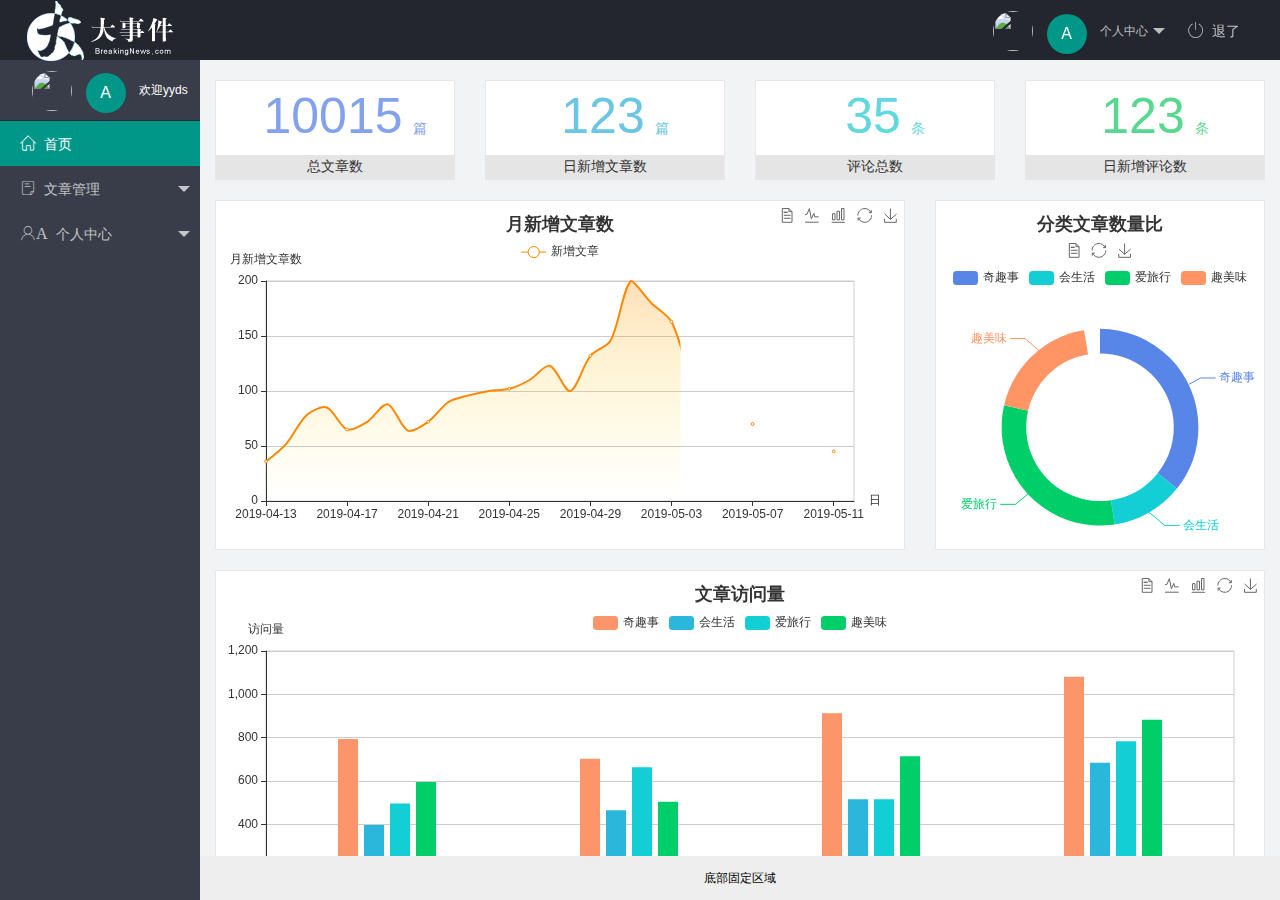
==== commit ca10e8a3: "提交user" ====
--- a/index.html
+++ b/index.html
@@ -22,20 +22,20 @@
             <ul class="layui-nav layui-layout-right">
                 <li class="layui-nav-item">
                     <a href="javascript:;" class="userinfo">
-                        <img src="//tva1.sinaimg.cn/crop.0.0.118.118.180/5db11ff4gw1e77d3nqrv8j203b03cweg.jpg" class="layui-nav-img"> 
+                        <img src="//tva1.sinaimg.cn/crop.0.0.118.118.180/5db11ff4gw1e77d3nqrv8j203b03cweg.jpg" class="layui-nav-img">
                         <span class="text-avatar">A</span>
                         个人中心
 
                     </a>
                     <dl class="layui-nav-child">
                         <dd>
-                            <a href="">基本资料</a>
+                            <a href="./user/user_info.html" target="fm">基本资料</a>
                         </dd>
                         <dd>
-                            <a href="">Settings</a>
+                            <a href="./user/user_avatar.html" target="fm">Settings</a>
                         </dd>
                         <dd>
-                            <a href="">Sign out</a>
+                            <a href="./user/user_pwd.html" target="fm">Sign out</a>
                         </dd>
                     </dl>
                 </li>
@@ -49,7 +49,7 @@
         <div class="layui-side layui-bg-black">
             <div class="layui-side-scroll">
                 <div class="userinfo">
-                    <img src="//tva1.sinaimg.cn/crop.0.0.118.118.180/5db11ff4gw1e77d3nqrv8j203b03cweg.jpg" class="layui-nav-img"> 
+                    <img src="//tva1.sinaimg.cn/crop.0.0.118.118.180/5db11ff4gw1e77d3nqrv8j203b03cweg.jpg" class="layui-nav-img">
                     <span class="text-avatar">A</span>
                     <span id="welcome">欢迎yyds</span>
                 </div>
@@ -86,16 +86,16 @@
                             <span class="iconfont icon-user">A</span>个人中心</a>
                         <dl class="layui-nav-child">
                             <dd>
-                                <a href="javascript:;">
+                                <a href="./user/user_info.html" target="fm">
                                     <i class="layui-icon layui-icon-face-smile"></i> 基本资料</a>
                             </dd>
                             <dd>
-                                <a href="javascript:;">
-                                    <i class="layui-icon layui-icon-face-smile"></i> 修改资料</a>
+                                <a href="./user/user_avatar.html" target="fm">
+                                    <i class="layui-icon layui-icon-face-smile"></i> 更换头像</a>
                             </dd>
                             <dd>
-                                <a href="">
-                                    <i class="layui-icon layui-icon-face-smile"></i> 退出</a>
+                                <a href="./user/user_pwd.html" target="fm">
+                                    <i class="layui-icon layui-icon-face-smile"></i>重置面板</a>
                             </dd>
                         </dl>
                     </li>
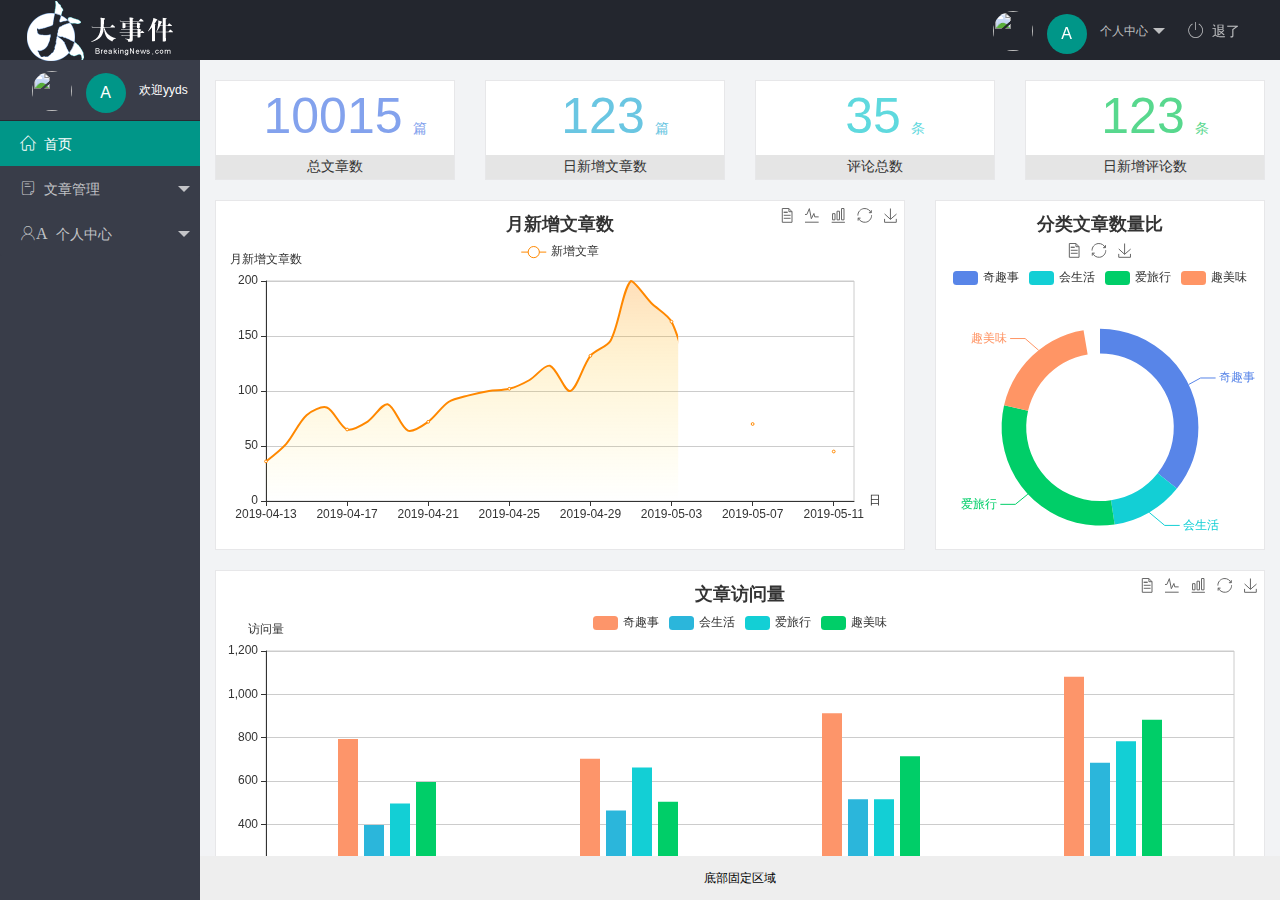
==== commit 7786335e: "提交article" ====
--- a/index.html
+++ b/index.html
@@ -64,19 +64,15 @@
                             <span class="iconfont icon-16"></span>文章管理</a>
                         <dl class="layui-nav-child">
                             <dd>
-                                <a href="javascript:;">
-                                    <i class="layui-icon layui-icon-face-smile"></i> 文章</a>
+                                <a href="/article/article_cate.html" target="fm">
+                                    <i class="layui-icon layui-icon-face-smile"></i> 文章类别</a>
                             </dd>
                             <dd>
-                                <a href="javascript:;">
-                                    <i class="layui-icon layui-icon-face-smile"></i> 类别</a>
-                            </dd>
-                            <dd>
-                                <a href="javascript:;">
+                                <a href="/article/article_pub.html" target="fm">
                                     <i class="layui-icon layui-icon-face-smile"></i> 发布</a>
                             </dd>
                             <dd>
-                                <a href="">
+                                <a href="/article/article_list.html" target="fm">
                                     <i class="layui-icon layui-icon-face-smile"></i> 列表</a>
                             </dd>
                         </dl>
